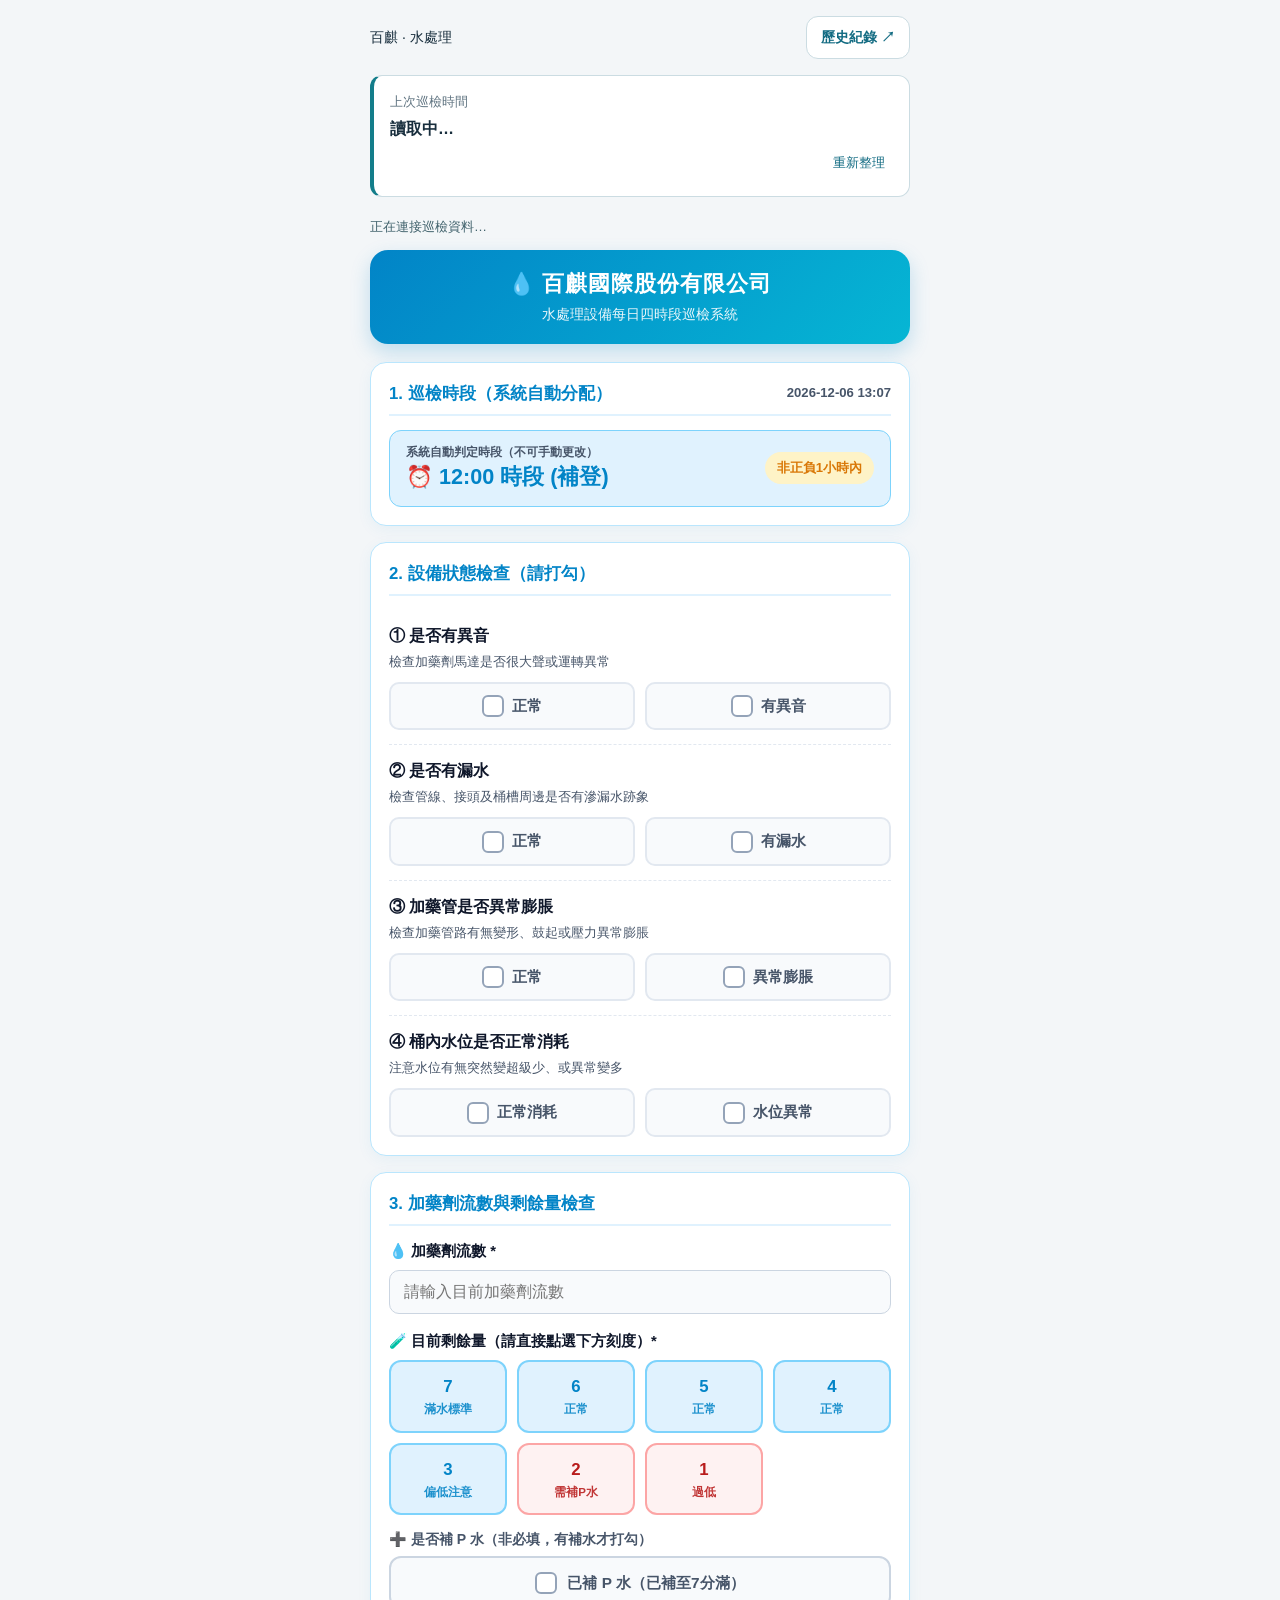
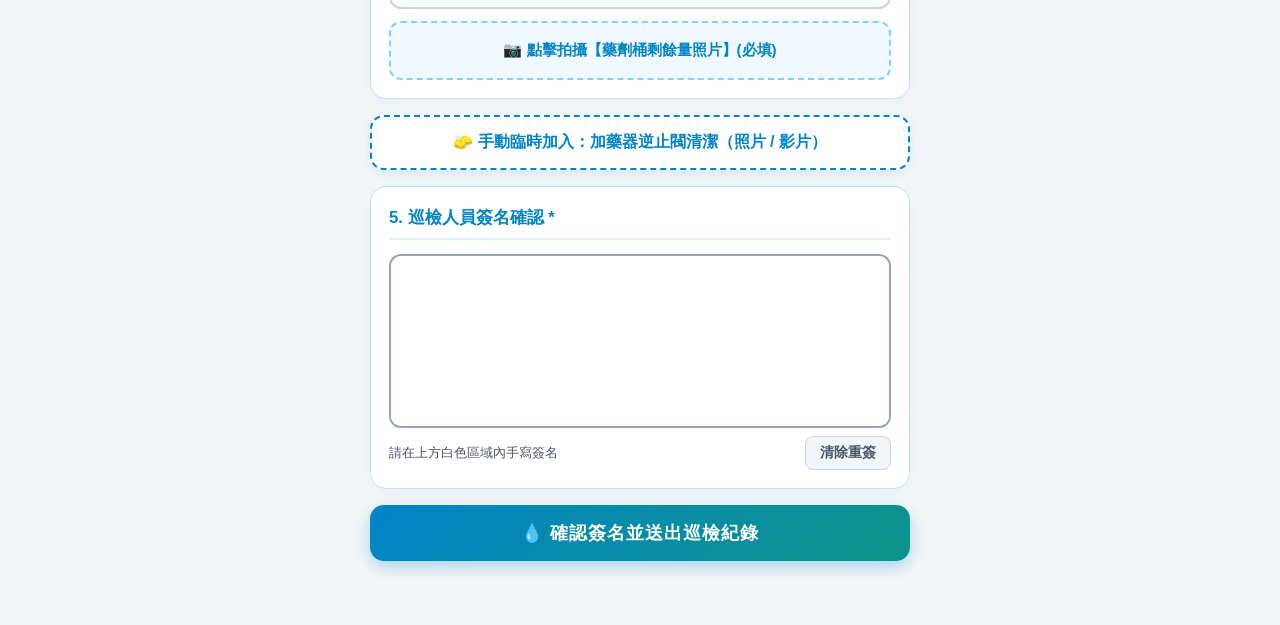
==== index.html @ 0768e6b3 "Build inspection frontend and daily expandable history with Drive previews" ====
<!DOCTYPE html>
<html lang="zh-TW">
<head>
  <meta charset="UTF-8">
  <meta name="viewport" content="width=device-width, initial-scale=1.0, maximum-scale=1.0, user-scalable=no">
  <title>百麒國際股份有限公司 - 水處理巡檢系統</title>
  <style>
    :root {
      --bg-water: #F0F8FF;
      --bg-gradient: linear-gradient(160deg, #E0F4FF 0%, #F4FBFF 50%, #E6F7FF 100%);
      --card-bg: #FFFFFF;
      --aqua-primary: #0284C7;
      --aqua-light: #38BDF8;
      --aqua-soft: #E0F2FE;
      --teal-ok: #0D9488;
      --teal-soft: #CCFBF1;
      --coral-danger: #B91C1C;
      --coral-soft: #FEF2F2;
      --amber-warn: #D97706;
      --amber-soft: #FEF3C7;
      --text-main: #0F172A;
      --text-sub: #475569;
      --border-color: #BAE6FD;
    }

    * {
      box-sizing: border-box;
      -webkit-tap-highlight-color: transparent;
      font-family: -apple-system, BlinkMacSystemFont, "Segoe UI", Roboto, "Helvetica Neue", Arial, sans-serif;
    }

    body {
      margin: 0;
      padding: 16px;
      background: var(--bg-gradient);
      background-attachment: fixed;
      color: var(--text-main);
      line-height: 1.5;
    }

    .container {
      max-width: 540px;
      margin: 0 auto;
      padding-bottom: 48px;
    }

    header {
      text-align: center;
      margin-bottom: 18px;
      padding: 18px 16px;
      background: linear-gradient(135deg, #0284C7 0%, #06B6D4 100%);
      color: #FFFFFF;
      border-radius: 18px;
      box-shadow: 0 8px 20px rgba(2, 132, 199, 0.22);
    }

    header h1 {
      font-size: 1.35rem;
      margin: 0 0 4px 0;
      letter-spacing: 1px;
      font-weight: 800;
    }

    header p {
      margin: 0;
      font-size: 0.88rem;
      opacity: 0.92;
    }

    .card {
      background-color: var(--card-bg);
      border-radius: 16px;
      padding: 18px;
      margin-bottom: 16px;
      border: 1px solid var(--border-color);
      box-shadow: 0 4px 15px rgba(2, 132, 199, 0.06);
    }

    .section-title {
      font-size: 1.05rem;
      font-weight: 700;
      margin: 0 0 14px 0;
      color: var(--aqua-primary);
      display: flex;
      align-items: center;
      justify-content: space-between;
      gap: 8px;
      flex-wrap: wrap;
      border-bottom: 2px solid var(--aqua-soft);
      padding-bottom: 8px;
    }

    .auto-shift-banner {
      display: flex;
      align-items: center;
      justify-content: space-between;
      background: var(--aqua-soft);
      border: 1.5px solid #7DD3FC;
      border-radius: 12px;
      padding: 12px 16px;
      margin-bottom: 0;
    }

    .shift-info-left {
      display: flex;
      flex-direction: column;
    }

    .shift-label-small {
      font-size: 0.78rem;
      color: var(--text-sub);
      font-weight: 600;
    }

    .shift-value-large {
      font-size: 1.35rem;
      font-weight: 800;
      color: var(--aqua-primary);
    }

    .shift-status-pill {
      padding: 6px 12px;
      border-radius: 999px;
      font-size: 0.82rem;
      font-weight: 700;
      background-color: var(--teal-soft);
      color: var(--teal-ok);
    }

    .shift-status-pill.warn {
      background-color: var(--amber-soft);
      color: var(--amber-warn);
    }

    .shift-status-pill.danger {
      background-color: var(--coral-soft);
      color: var(--coral-danger);
    }

    .input-group {
      margin-bottom: 14px;
    }

    .input-group:last-child {
      margin-bottom: 0;
    }

    .input-group label {
      display: block;
      font-size: 0.92rem;
      font-weight: 600;
      margin-bottom: 8px;
      color: var(--text-main);
    }

    input[type="text"],
    input[type="number"],
    textarea,
    select {
      width: 100%;
      padding: 12px 14px;
      background-color: #F8FAFC;
      border: 1.5px solid #CBD5E1;
      border-radius: 10px;
      color: var(--text-main);
      font-size: 1rem;
      transition: all 0.2s;
    }

    input:focus, textarea:focus, select:focus {
      outline: none;
      border-color: var(--aqua-primary);
      background-color: #FFFFFF;
      box-shadow: 0 0 0 3px rgba(2, 132, 199, 0.15);
    }

    .check-item {
      padding: 14px 0;
      border-bottom: 1px dashed #E2E8F0;
    }

    .check-item:last-child {
      border-bottom: none;
      padding-bottom: 0;
    }

    .check-title {
      font-size: 1rem;
      font-weight: 700;
      margin-bottom: 4px;
      color: var(--text-main);
    }

    .check-desc {
      font-size: 0.82rem;
      color: var(--text-sub);
      margin-bottom: 10px;
    }

    .check-boxes {
      display: grid;
      grid-template-columns: 1fr 1fr;
      gap: 10px;
    }

    .box-option {
      display: block;
      width: 100%;
      margin: 0;
    }

    .box-input {
      display: none;
    }

    .box-label {
      display: flex;
      align-items: center;
      justify-content: center;
      gap: 8px;
      padding: 11px 10px;
      background-color: #F8FAFC;
      border: 2px solid #E2E8F0;
      border-radius: 10px;
      cursor: pointer;
      font-weight: 700;
      font-size: 0.95rem;
      color: var(--text-sub);
      transition: all 0.18s;
      width: 100%;
    }

    .box-tick {
      width: 22px;
      height: 22px;
      border: 2px solid #94A3B8;
      border-radius: 6px;
      display: inline-flex;
      align-items: center;
      justify-content: center;
      font-size: 14px;
      color: transparent;
      background-color: #FFFFFF;
    }

    .box-input.normal:checked + .box-label {
      border-color: var(--teal-ok);
      background-color: var(--teal-soft);
      color: #0F766E;
    }
    .box-input.normal:checked + .box-label .box-tick {
      background-color: var(--teal-ok);
      border-color: var(--teal-ok);
      color: #FFFFFF;
    }

    .box-input.abnormal:checked + .box-label {
      border-color: var(--coral-danger);
      background-color: var(--coral-soft);
      color: var(--coral-danger);
    }
    .box-input.abnormal:checked + .box-label .box-tick {
      background-color: var(--coral-danger);
      border-color: var(--coral-danger);
      color: #FFFFFF;
    }

    .refill-check-wrap {
      margin-top: 14px;
      margin-bottom: 12px;
    }

    .refill-check-input {
      display: none;
    }

    .refill-check-label {
      display: flex;
      align-items: center;
      justify-content: center;
      gap: 10px;
      padding: 13px 14px;
      background-color: #F8FAFC;
      border: 2px solid #CBD5E1;
      border-radius: 12px;
      cursor: pointer;
      font-weight: 700;
      font-size: 0.96rem;
      color: var(--text-sub);
      transition: all 0.2s;
      user-select: none;
    }

    .refill-check-input:checked + .refill-check-label {
      border-color: var(--teal-ok);
      background-color: var(--teal-soft);
      color: #0F766E;
      box-shadow: 0 3px 10px rgba(13, 148, 136, 0.18);
    }

    .refill-check-input:checked + .refill-check-label .box-tick {
      background-color: var(--teal-ok);
      border-color: var(--teal-ok);
      color: #FFFFFF;
    }

    .photo-upload-box {
      display: block;
      width: 100%;
      border: 2px dashed #7DD3FC;
      border-radius: 12px;
      padding: 16px;
      text-align: center;
      background-color: #F0F9FF;
      cursor: pointer;
      transition: all 0.2s;
      margin-top: 10px;
    }

    .photo-upload-box:hover {
      background-color: #E0F2FE;
    }

    .photo-upload-box.required-alert {
      border-color: var(--coral-danger);
      background-color: #FEF2F2;
    }

    .photo-upload-box input[type="file"] {
      display: none;
    }

    .upload-btn-text {
      font-size: 0.95rem;
      color: var(--aqua-primary);
      font-weight: 700;
      display: block;
    }

    .photo-upload-box.required-alert .upload-btn-text {
      color: var(--coral-danger);
    }

    .preview-img {
      max-width: 100%;
      max-height: 220px;
      border-radius: 10px;
      margin-top: 10px;
      display: none;
      box-shadow: 0 2px 8px rgba(0,0,0,0.12);
    }

    .multi-media-grid {
      display: grid;
      grid-template-columns: repeat(auto-fill, minmax(110px, 1fr));
      gap: 8px;
      margin-top: 10px;
    }

    .media-thumb-card {
      position: relative;
      background: #FFFFFF;
      border: 1.5px solid #BAE6FD;
      border-radius: 10px;
      padding: 4px;
      box-shadow: 0 2px 6px rgba(0,0,0,0.08);
    }

    .media-thumb-card img,
    .media-thumb-card video {
      width: 100%;
      height: 92px;
      object-fit: cover;
      border-radius: 7px;
      display: block;
      background: #0F172A;
    }

    .media-type-badge {
      position: absolute;
      bottom: 8px;
      left: 8px;
      background: rgba(15, 23, 42, 0.78);
      color: #FFFFFF;
      font-size: 0.68rem;
      font-weight: 700;
      padding: 2px 6px;
      border-radius: 5px;
    }

    .media-remove-btn {
      position: absolute;
      top: -6px;
      right: -6px;
      width: 22px;
      height: 22px;
      border-radius: 50%;
      background: var(--coral-danger);
      color: #FFFFFF;
      border: 2px solid #FFFFFF;
      font-size: 12px;
      font-weight: 800;
      line-height: 1;
      cursor: pointer;
      display: flex;
      align-items: center;
      justify-content: center;
      box-shadow: 0 2px 5px rgba(0,0,0,0.25);
    }

    .level-grid {
      display: grid;
      grid-template-columns: repeat(4, 1fr);
      gap: 10px;
      margin-bottom: 6px;
    }

    .level-btn {
      padding: 12px 6px;
      border-radius: 12px;
      background-color: var(--aqua-soft);
      border: 2px solid #7DD3FC;
      color: var(--aqua-primary);
      font-weight: 800;
      font-size: 1.05rem;
      cursor: pointer;
      user-select: none;
      text-align: center;
      transition: all 0.18s;
      display: flex;
      flex-direction: column;
      align-items: center;
      justify-content: center;
      gap: 2px;
    }

    .level-btn .sub-tag {
      font-size: 0.72rem;
      font-weight: 700;
      opacity: 0.88;
    }

    .level-btn.low-btn {
      background-color: #FEF2F2;
      border-color: #FCA5A5;
      color: var(--coral-danger);
    }

    .level-btn.selected-normal {
      background-color: var(--aqua-primary);
      border-color: var(--aqua-primary);
      color: #FFFFFF;
      box-shadow: 0 4px 12px rgba(2, 132, 199, 0.35);
      transform: translateY(-1px);
    }

    .level-btn.low-btn.selected-low {
      background-color: var(--coral-danger);
      border-color: var(--coral-danger);
      color: #FFFFFF;
      box-shadow: 0 4px 12px rgba(225, 29, 72, 0.35);
      transform: translateY(-1px);
    }

    .pwater-alert {
      display: none;
      margin-top: 12px;
      margin-bottom: 12px;
      padding: 14px 16px;
      border-radius: 12px;
      background-color: var(--coral-soft);
      border: 2px solid var(--coral-danger);
      color: var(--coral-danger);
      font-weight: 800;
      font-size: 1.02rem;
      text-align: center;
      line-height: 1.5;
      animation: pulseAlert 1.5s infinite;
    }

    @keyframes pulseAlert {
      0% { transform: scale(1); }
      50% { transform: scale(1.02); }
      100% { transform: scale(1); }
    }

    .manual-valve-btn-wrap {
      display: block;
      margin-bottom: 16px;
    }

    .manual-valve-btn {
      width: 100%;
      padding: 15px 16px;
      border-radius: 14px;
      border: 2px dashed #0284C7;
      background-color: #FFFFFF;
      color: var(--aqua-primary);
      font-size: 1rem;
      font-weight: 800;
      cursor: pointer;
      display: flex;
      align-items: center;
      justify-content: center;
      gap: 8px;
      box-shadow: 0 4px 12px rgba(2, 132, 199, 0.12);
      transition: all 0.2s;
    }

    .manual-valve-btn:active {
      transform: scale(0.99);
      background-color: var(--aqua-soft);
    }

    .valve-card {
      display: none;
      border: 2.5px solid #0284C7;
      background: linear-gradient(180deg, #FFFFFF 0%, #F0F9FF 100%);
      position: relative;
    }

    .cancel-manual-valve-btn {
      padding: 5px 11px;
      border-radius: 8px;
      border: 1.5px solid #94A3B8;
      background-color: #F1F5F9;
      color: #475569;
      font-size: 0.8rem;
      font-weight: 700;
      cursor: pointer;
    }

    .valve-lock-notice {
      background-color: #FEF2F2;
      border: 1.5px solid #FCA5A5;
      color: var(--coral-danger);
      font-size: 0.85rem;
      font-weight: 700;
      padding: 10px 12px;
      border-radius: 10px;
      margin-bottom: 12px;
    }

    .valve-slot-card {
      background-color: #FFFFFF;
      border: 1.5px solid #BAE6FD;
      border-radius: 12px;
      padding: 12px;
      margin-bottom: 12px;
    }

    .valve-slot-card.missing-slot {
      border-color: var(--coral-danger);
      background-color: #FFF9FA;
    }

    .valve-slot-header {
      display: flex;
      justify-content: space-between;
      align-items: center;
      margin-bottom: 8px;
      font-weight: 700;
      font-size: 0.92rem;
      color: var(--aqua-primary);
    }

    .valve-slot-card.missing-slot .valve-slot-header {
      color: var(--coral-danger);
    }

    .valve-sub-title {
      font-size: 0.98rem;
      font-weight: 800;
      color: var(--aqua-primary);
      margin: 14px 0 8px 0;
    }

    .sig-wrapper {
      border: 2px solid #94A3B8;
      border-radius: 12px;
      background-color: #FFFFFF;
      overflow: hidden;
      position: relative;
    }

    #signatureCanvas {
      width: 100%;
      height: 170px;
      display: block;
      touch-action: none;
      cursor: crosshair;
    }

    .sig-actions {
      display: flex;
      justify-content: space-between;
      align-items: center;
      margin-top: 8px;
    }

    .clear-sig-btn {
      padding: 7px 14px;
      border-radius: 8px;
      border: 1px solid #CBD5E1;
      background-color: #F1F5F9;
      color: var(--text-sub);
      font-weight: 600;
      font-size: 0.85rem;
      cursor: pointer;
    }

    #abnormalSection {
      display: none;
      border: 2px solid var(--coral-danger);
      background-color: #FFF5F5;
    }

    .submit-btn {
      width: 100%;
      padding: 16px;
      background: linear-gradient(135deg, #0284C7 0%, #0D9488 100%);
      color: #FFFFFF;
      border: none;
      border-radius: 14px;
      font-size: 1.1rem;
      font-weight: 800;
      cursor: pointer;
      letter-spacing: 1px;
      box-shadow: 0 6px 16px rgba(2, 132, 199, 0.3);
    }

    .submit-btn:disabled {
      opacity: 0.55;
      cursor: not-allowed;
    }

    .status-msg {
      margin-top: 14px;
      padding: 14px;
      border-radius: 12px;
      text-align: center;
      display: none;
      font-weight: 700;
    }

    .status-msg.success {
      display: block;
      background-color: var(--teal-soft);
      color: #0F766E;
      border: 1px solid #5EEAD4;
    }

    .status-msg.error {
      display: block;
      background-color: var(--coral-soft);
      color: var(--coral-danger);
      border: 1px solid #FCA5A5;
    }
  </style>
<link rel="stylesheet" href="app.css">
<script src="config.js"></script><script src="transport.js"></script><script src="history-core.js"></script><script src="inspection.js" defer></script>
</head>
<body>

<div class="container">
  <nav class="top-nav"><span>百麒 · 水處理</span><a href="history.html">歷史紀錄 ↗</a></nav>
<section class="last-inspection" aria-live="polite"><span>上次巡檢時間</span><strong id="lastInspectionTime">讀取中…</strong><button type="button" onclick="refreshLastInspection()">重新整理</button></section>
<div id="connectionStatus" class="connection-status" role="status">正在連接巡檢資料…</div><header>
    <h1>💧 百麒國際股份有限公司</h1>
    <p>水處理設備每日四時段巡檢系統</p>
  </header>

  <form id="inspectionForm" onsubmit="handleSubmit(event)">
    <!-- 1. 自動分配時段 -->
    <div class="card">
      <div class="section-title">
        <span>1. 巡檢時段（系統自動分配）</span>
        <span id="currentDateTime" style="font-size: 0.82rem; color: var(--text-sub); font-weight: 600;"></span>
      </div>

      <div class="auto-shift-banner">
        <div class="shift-info-left">
          <span class="shift-label-small">系統自動判定時段（不可手動更改）</span>
          <span class="shift-value-large" id="autoShiftDisplay">計算中...</span>
        </div>
        <span id="shiftStatusPill" class="shift-status-pill">判定中</span>
      </div>
    </div>

    <!-- 2. 設備狀態打勾檢查 (4項) -->
    <div class="card">
      <div class="section-title">2. 設備狀態檢查（請打勾）</div>

      <!-- ① 是否有異音 -->
      <div class="check-item">
        <div class="check-title">① 是否有異音</div>
        <div class="check-desc">檢查加藥劑馬達是否很大聲或運轉異常</div>
        <div class="check-boxes">
          <label class="box-option">
            <input type="radio" name="noiseCheck" value="正常(無異音)" class="box-input normal" onchange="checkAbnormalState()" required>
            <div class="box-label"><span class="box-tick">✓</span> 正常</div>
          </label>
          <label class="box-option">
            <input type="radio" name="noiseCheck" value="異常(有異音)" class="box-input abnormal" onchange="checkAbnormalState()">
            <div class="box-label"><span class="box-tick">!</span> 有異音</div>
          </label>
        </div>
      </div>

      <!-- ② 是否有漏水 -->
      <div class="check-item">
        <div class="check-title">② 是否有漏水</div>
        <div class="check-desc">檢查管線、接頭及桶槽周邊是否有滲漏水跡象</div>
        <div class="check-boxes">
          <label class="box-option">
            <input type="radio" name="leakCheck" value="正常(無漏水)" class="box-input normal" onchange="checkAbnormalState()" required>
            <div class="box-label"><span class="box-tick">✓</span> 正常</div>
          </label>
          <label class="box-option">
            <input type="radio" name="leakCheck" value="異常(有漏水)" class="box-input abnormal" onchange="checkAbnormalState()">
            <div class="box-label"><span class="box-tick">!</span> 有漏水</div>
          </label>
        </div>
      </div>

      <!-- ③ 加藥管是否異常膨脹 -->
      <div class="check-item">
        <div class="check-title">③ 加藥管是否異常膨脹</div>
        <div class="check-desc">檢查加藥管路有無變形、鼓起或壓力異常膨脹</div>
        <div class="check-boxes">
          <label class="box-option">
            <input type="radio" name="pipeCheck" value="正常(無膨脹)" class="box-input normal" onchange="checkAbnormalState()" required>
            <div class="box-label"><span class="box-tick">✓</span> 正常</div>
          </label>
          <label class="box-option">
            <input type="radio" name="pipeCheck" value="異常(管路膨脹)" class="box-input abnormal" onchange="checkAbnormalState()">
            <div class="box-label"><span class="box-tick">!</span> 異常膨脹</div>
          </label>
        </div>
      </div>

      <!-- ④ 桶內水位是否正常消耗 -->
      <div class="check-item">
        <div class="check-title">④ 桶內水位是否正常消耗</div>
        <div class="check-desc">注意水位有無突然變超級少、或異常變多</div>
        <div class="check-boxes">
          <label class="box-option">
            <input type="radio" name="waterLevelCheck" value="正常消耗" class="box-input normal" onchange="checkAbnormalState()" required>
            <div class="box-label"><span class="box-tick">✓</span> 正常消耗</div>
          </label>
          <label class="box-option">
            <input type="radio" name="waterLevelCheck" value="異常(突減或變多)" class="box-input abnormal" onchange="checkAbnormalState()">
            <div class="box-label"><span class="box-tick">!</span> 水位異常</div>
          </label>
        </div>
      </div>
    </div>

    <!-- 異常強制拍照區 -->
    <div id="abnormalSection" class="card">
      <div class="section-title" style="color: var(--coral-danger); border-bottom-color: #FECACA;">
        <span>⚠️ 發現異常項目 - 請務必拍照與說明</span>
      </div>
      <div class="input-group">
        <label for="notes">異常狀況補充說明 *</label>
        <textarea id="notes" rows="2" placeholder="請簡述異常位置或狀況（例如：馬達大聲、水位突然降到底）"></textarea>
      </div>
      <label class="photo-upload-box required-alert">
        <input type="file" id="abnormalPhotoInput" accept="image/*" capture="environment" onchange="handleImageSelect(event, 'abnormalPreview', 'abnormal')">
        <span class="upload-btn-text" id="abnormalUploadText">📷 點擊拍攝【異常部位照片】(必填)</span>
        <img id="abnormalPreview" class="preview-img" alt="異常照片預覽">
      </label>
    </div>

    <!-- 3. 加藥劑流數 ＆ 藥劑剩餘量紀錄 ＆ 是否補P水 -->
    <div class="card">
      <div class="section-title">3. 加藥劑流數與剩餘量檢查</div>

      <div class="input-group">
        <label for="chemicalFlowRate">💧 加藥劑流數 *</label>
        <input type="text" id="chemicalFlowRate" placeholder="請輸入目前加藥劑流數" required>
      </div>

      <div class="input-group" style="margin-top: 16px;">
        <label>🧪 目前剩餘量（請直接點選下方刻度）*</label>
        <div class="level-grid">
          <div class="level-btn" data-level="7" onclick="selectLevel(7)">
            <span>7</span>
            <span class="sub-tag">滿水標準</span>
          </div>
          <div class="level-btn" data-level="6" onclick="selectLevel(6)">
            <span>6</span>
            <span class="sub-tag">正常</span>
          </div>
          <div class="level-btn" data-level="5" onclick="selectLevel(5)">
            <span>5</span>
            <span class="sub-tag">正常</span>
          </div>
          <div class="level-btn" data-level="4" onclick="selectLevel(4)">
            <span>4</span>
            <span class="sub-tag">正常</span>
          </div>
          <div class="level-btn" data-level="3" onclick="selectLevel(3)">
            <span>3</span>
            <span class="sub-tag">偏低注意</span>
          </div>
          <div class="level-btn low-btn" data-level="2" onclick="selectLevel(2)">
            <span>2</span>
            <span class="sub-tag">需補P水</span>
          </div>
          <div class="level-btn low-btn" data-level="1" onclick="selectLevel(1)">
            <span>1</span>
            <span class="sub-tag">過低</span>
          </div>
        </div>
        <input type="hidden" id="remainingAmount" value="">
      </div>

      <div id="pwaterAlertBox" class="pwater-alert">
        🚨 警示：藥劑剩餘量已達 2（或更低），請立即補 P 水！+2桶P水 補水至7分
      </div>

      <div class="refill-check-wrap">
        <label style="display:block; font-size:0.88rem; color:var(--text-sub); margin-bottom:6px; font-weight:600;">
          ➕ 是否補 P 水（非必填，有補水才打勾）
        </label>
        <label style="display:block;">
          <input type="checkbox" id="pWaterRefilledCheck" class="refill-check-input">
          <div class="refill-check-label">
            <span class="box-tick">✓</span>
            <span>已補 P 水（已補至7分滿）</span>
          </div>
        </label>
      </div>

      <label class="photo-upload-box">
        <input type="file" id="remainingPhotoInput" accept="image/*" capture="environment" onchange="handleImageSelect(event, 'remainingPreview', 'remaining')">
        <span class="upload-btn-text" id="remainingUploadText">📷 點擊拍攝【藥劑桶剩餘量照片】(必填)</span>
        <img id="remainingPreview" class="preview-img" alt="剩餘量照片預覽">
      </label>
    </div>

    <!-- 4-A. 非強制時段顯示的手動臨時開啟按鍵 -->
    <div id="manualValveBtnWrap" class="manual-valve-btn-wrap">
      <button type="button" class="manual-valve-btn" onclick="openValveCardManually()">
        🧽 手動臨時加入：加藥器逆止閥清潔（照片 / 影片）
      </button>
    </div>

    <!-- 4-B. 加藥器逆止閥清潔卡片（清潔日收尾時段自動跳出，或點擊上方手動按鍵臨時加入） -->
    <div class="card valve-card" id="valveSectionCard">
      <div class="section-title">
        <span>4. 加藥器逆止閥清潔（照片 / 影片不限數量）</span>
        <div style="display:flex; align-items:center; gap:6px;">
          <span id="valveDueBadge" class="shift-status-pill danger">🔒 強制紀錄鎖定中</span>
          <button type="button" id="cancelManualValveBtn" class="cancel-manual-valve-btn" onclick="cancelManualValveCard()" style="display:none;">取消關閉</button>
        </div>
      </div>

      <div class="valve-lock-notice" id="valveLockNotice">
        ⚠️ 此清潔卡片已啟動！每個項目至少需上傳 1 個檔案（支援照片或影片，可連續多選或不限數量追加），完成後才可儲存或離開畫面。
      </div>

      <div id="valvePhotoContainer">
        <!-- 逆止閥 (一) -->
        <div class="valve-sub-title">🔹 逆止閥 (一)</div>

        <div class="valve-slot-card missing-slot" id="slotCard_v1Before">
          <div class="valve-slot-header">
            <span>① 逆止閥 1【清潔前】*</span>
            <span id="countBadge_v1Before" style="font-size:0.8rem;">尚未上傳 (0)</span>
          </div>
          <label class="photo-upload-box" style="margin-top:0; padding:12px;">
            <input type="file" accept="image/*,video/*" multiple onchange="handleMultiMediaSelect(event, 'v1Before')">
            <span class="upload-btn-text" style="font-size:0.9rem;">📷 / 🎥 點擊拍攝或選擇【照片 / 影片】（不限數量）</span>
          </label>
          <div class="multi-media-grid" id="grid_v1Before"></div>
        </div>

        <div class="valve-slot-card missing-slot" id="slotCard_v1After">
          <div class="valve-slot-header">
            <span>② 逆止閥 1【清潔後】*</span>
            <span id="countBadge_v1After" style="font-size:0.8rem;">尚未上傳 (0)</span>
          </div>
          <label class="photo-upload-box" style="margin-top:0; padding:12px;">
            <input type="file" accept="image/*,video/*" multiple onchange="handleMultiMediaSelect(event, 'v1After')">
            <span class="upload-btn-text" style="font-size:0.9rem;">📷 / 🎥 點擊拍攝或選擇【照片 / 影片】（不限數量）</span>
          </label>
          <div class="multi-media-grid" id="grid_v1After"></div>
        </div>

        <!-- 逆止閥 (二) -->
        <div class="valve-sub-title">🔹 逆止閥 (二)</div>

        <div class="valve-slot-card missing-slot" id="slotCard_v2Before">
          <div class="valve-slot-header">
            <span>③ 逆止閥 2【清潔前】*</span>
            <span id="countBadge_v2Before" style="font-size:0.8rem;">尚未上傳 (0)</span>
          </div>
          <label class="photo-upload-box" style="margin-top:0; padding:12px;">
            <input type="file" accept="image/*,video/*" multiple onchange="handleMultiMediaSelect(event, 'v2Before')">
            <span class="upload-btn-text" style="font-size:0.9rem;">📷 / 🎥 點擊拍攝或選擇【照片 / 影片】（不限數量）</span>
          </label>
          <div class="multi-media-grid" id="grid_v2Before"></div>
        </div>

        <div class="valve-slot-card missing-slot" id="slotCard_v2After">
          <div class="valve-slot-header">
            <span>④ 逆止閥 2【清潔後】*</span>
            <span id="countBadge_v2After" style="font-size:0.8rem;">尚未上傳 (0)</span>
          </div>
          <label class="photo-upload-box" style="margin-top:0; padding:12px;">
            <input type="file" accept="image/*,video/*" multiple onchange="handleMultiMediaSelect(event, 'v2After')">
            <span class="upload-btn-text" style="font-size:0.9rem;">📷 / 🎥 點擊拍攝或選擇【照片 / 影片】（不限數量）</span>
          </label>
          <div class="multi-media-grid" id="grid_v2After"></div>
        </div>
      </div>
    </div>

    <!-- 5. 巡檢人員手寫簽名 -->
    <div class="card">
      <div class="section-title">5. 巡檢人員簽名確認 *</div>
      <div class="sig-wrapper">
        <canvas id="signatureCanvas"></canvas>
      </div>
      <div class="sig-actions">
        <span style="font-size:0.82rem; color:var(--text-sub);">請在上方白色區域內手寫簽名</span>
        <button type="button" class="clear-sig-btn" onclick="clearSignature()">清除重簽</button>
      </div>
    </div>

    <button type="submit" class="submit-btn" id="submitBtn">💧 確認簽名並送出巡檢紀錄</button>
    <div id="statusMsg" class="status-msg"></div>
  </form>
</div>

<script>
  const photoStore = {
    abnormal: "",
    remaining: ""
  };

  const valveMediaStore = {
    v1Before: [],
    v1After: [],
    v2Before: [],
    v2After: []
  };

  let assignedShift = "收尾";
  let assignedTimeStatus = "正常";
  let selectedLevelNumber = null;
  let hasSignature = false;
  let isValveCardActive = false;
  let isManuallyOpenedValve = false;
  let isSubmittingDone = false;
  let sigCanvas, sigCtx;

  window.onload = function() {
    initSignaturePad();
    updateTimeAndAutoShift();
    setInterval(updateTimeAndAutoShift, 5000);
    setupExitLockGuard();
  };

  function setupExitLockGuard() {
    window.addEventListener("beforeunload", function (e) {
      if (isValveCardActive && !isSubmittingDone) {
        const msg = "⚠️ 加藥器逆止閥清潔卡片尚未完成拍照/錄影並儲存，不能退出畫面！";
        e.preventDefault();
        e.returnValue = msg;
        return msg;
      }
    });

    history.pushState(null, document.title, location.href);
    window.addEventListener("popstate", function () {
      if (isValveCardActive && !isSubmittingDone) {
        history.pushState(null, document.title, location.href);
        alert("⚠️ 逆止閥清潔卡片已出現！必須完成 4 個清潔項目上傳並儲存，不能退出畫面！");
      }
    });
  }

  function updateTimeAndAutoShift() {
    const clock = WaterHistory.clock();
    const yyyy = clock.year;
    const mm = String(clock.month).padStart(2, '0');
    const dd = String(clock.day).padStart(2, '0');
    const hh = String(clock.hour).padStart(2, '0');
    const min = String(clock.minute).padStart(2, '0');

    document.getElementById("currentDateTime").textContent = `${yyyy}-${mm}-${dd} ${hh}:${min}`;

    const totalMins = clock.minutes;
    const shiftDisplay = document.getElementById("autoShiftDisplay");
    const statusPill = document.getElementById("shiftStatusPill");

    if (totalMins >= 1080) {
      assignedShift = "收尾";
      assignedTimeStatus = "正常(18:00後收尾)";
      shiftDisplay.textContent = "🌙 收尾時段";
      statusPill.className = "shift-status-pill";
      statusPill.textContent = "18:00 後自動收尾";
    } else if (totalMins >= 300 && totalMins <= 420) {
      assignedShift = "06:00";
      assignedTimeStatus = "準時(05:00-07:00)";
      shiftDisplay.textContent = "☀️ 06:00 早班巡檢";
      statusPill.className = "shift-status-pill";
      statusPill.textContent = "準時 (±1小時內)";
    } else if (totalMins >= 660 && totalMins <= 780) {
      assignedShift = "12:00";
      assignedTimeStatus = "準時(11:00-13:00)";
      shiftDisplay.textContent = "🕛 12:00 午間巡檢";
      statusPill.className = "shift-status-pill";
      statusPill.textContent = "準時 (±1小時內)";
    } else if (totalMins >= 960 && totalMins < 1080) {
      assignedShift = "17:00";
      assignedTimeStatus = "準時(16:00-18:00)";
      shiftDisplay.textContent = "🌇 17:00 傍晚巡檢";
      statusPill.className = "shift-status-pill";
      statusPill.textContent = "準時 (±1小時內)";
    } else {
      if (totalMins < 540) {
        assignedShift = "06:00";
      } else if (totalMins < 870) {
        assignedShift = "12:00";
      } else {
        assignedShift = "17:00";
      }
      assignedTimeStatus = `跨時段補登(${hh}:${min})`;
      shiftDisplay.textContent = `⏰ ${assignedShift} 時段 (補登)`;
      statusPill.className = "shift-status-pill warn";
      statusPill.textContent = "非正負1小時內";
    }

    evaluateValveScheduleByStartDate();
  }

  function evaluateValveScheduleByStartDate() {
    if (isManuallyOpenedValve) {
      return;
    }

    const todayMidnight = Date.parse(WaterHistory.clock().date+'T00:00:00+08:00');
    const firstCleanMidnight = Date.parse('2026-11-16T00:00:00+08:00');
    const diffDays = Math.round((todayMidnight - firstCleanMidnight) / 86400000);

    const isScheduledCleanDay = (diffDays >= 0 && diffDays % 2 === 0);

    if (isScheduledCleanDay && assignedShift === "收尾") {
      showValveCard(true, "排程清潔日・收尾時段強制清潔", false);
    } else {
      showValveCard(false, "", false);
    }
  }

  function showValveCard(showCard, badgeText, allowCancel) {
    const card = document.getElementById("valveSectionCard");
    const btnWrap = document.getElementById("manualValveBtnWrap");
    const badge = document.getElementById("valveDueBadge");
    const cancelBtn = document.getElementById("cancelManualValveBtn");

    if (showCard) {
      isValveCardActive = true;
      card.style.display = "block";
      btnWrap.style.display = "none";
      cancelBtn.style.display = allowCancel ? "inline-block" : "none";
      const allReady = areAllValveSlotsFilled();
      if (badgeText && !allReady) {
        badge.className = "shift-status-pill danger";
        badge.textContent = "🔒 " + badgeText;
      }
    } else {
      isValveCardActive = false;
      card.style.display = "none";
      btnWrap.style.display = "block";
      cancelBtn.style.display = "none";
    }
  }

  function openValveCardManually() {
    isManuallyOpenedValve = true;
    showValveCard(true, "手動開啟清潔卡片 (不限數量)", true);
    document.getElementById("valveSectionCard").scrollIntoView({ behavior: "smooth", block: "center" });
  }

  function cancelManualValveCard() {
    isManuallyOpenedValve = false;
    Object.keys(valveMediaStore).forEach(k => {
      valveMediaStore[k] = [];
      renderValveMediaGrid(k);
    });
    evaluateValveScheduleByStartDate();
  }

  function areAllValveSlotsFilled() {
    return (
      valveMediaStore.v1Before.length > 0 &&
      valveMediaStore.v1After.length > 0 &&
      valveMediaStore.v2Before.length > 0 &&
      valveMediaStore.v2After.length > 0
    );
  }

  function handleMultiMediaSelect(event, slotKey) {
    const files = Array.from(event.target.files || []);
    if (files.length === 0) return;

    files.forEach(file => {
      if (file.type.startsWith("video/")) {
        const maxVideoBytes = 35 * 1024 * 1024;
        if (file.size > maxVideoBytes) {
          alert(`⚠️ 影片「${file.name}」超過 35MB，建議縮短錄影秒數（約 10~15 秒內）再上傳！`);
          return;
        }
        const reader = new FileReader();
        reader.onload = function(e) {
          valveMediaStore[slotKey].push({
            kind: "video",
            name: file.name || "video.mp4",
            mimeType: file.type || "video/mp4",
            dataUrl: e.target.result
          });
          renderValveMediaGrid(slotKey);
          updateValveLockStatusUI();
        };
        reader.readAsDataURL(file);
      } else if (file.type.startsWith("image/")) {
        const reader = new FileReader();
        reader.onload = function(e) {
          const img = new Image();
          img.onload = function() {
            const canvas = document.createElement('canvas');
            const maxDim = 1100;
            let width = img.width;
            let height = img.height;

            if (width > height && width > maxDim) {
              height = Math.round((height * maxDim) / width);
              width = maxDim;
            } else if (height > maxDim) {
              width = Math.round((width * maxDim) / height);
              height = maxDim;
            }

            canvas.width = width;
            canvas.height = height;
            const ctx = canvas.getContext('2d');
            ctx.drawImage(img, 0, 0, width, height);

            const compressedUrl = canvas.toDataURL('image/jpeg', 0.76);
            valveMediaStore[slotKey].push({
              kind: "image",
              name: file.name || "photo.jpg",
              mimeType: "image/jpeg",
              dataUrl: compressedUrl
            });
            renderValveMediaGrid(slotKey);
            updateValveLockStatusUI();
          };
          img.src = e.target.result;
        };
        reader.readAsDataURL(file);
      }
    });

    event.target.value = "";
  }

  function removeValveMedia(slotKey, index) {
    valveMediaStore[slotKey].splice(index, 1);
    renderValveMediaGrid(slotKey);
    updateValveLockStatusUI();
  }

  function renderValveMediaGrid(slotKey) {
    const grid = document.getElementById("grid_" + slotKey);
    const badge = document.getElementById("countBadge_" + slotKey);
    const slotCard = document.getElementById("slotCard_" + slotKey);
    const list = valveMediaStore[slotKey];

    if (list.length === 0) {
      badge.textContent = "尚未上傳 (0)";
      slotCard.classList.add("missing-slot");
      grid.innerHTML = "";
      return;
    }

    const imgCount = list.filter(x => x.kind === "image").length;
    const vidCount = list.filter(x => x.kind === "video").length;
    badge.textContent = `✓ 已選 ${list.length} 個檔案 (${imgCount}圖 / ${vidCount}影)`;
    slotCard.classList.remove("missing-slot");

    grid.innerHTML = list.map((item, idx) => {
      if (item.kind === "video") {
        return `
          <div class="media-thumb-card">
            <video src="${item.dataUrl}" muted playsinline preload="metadata"></video>
            <span class="media-type-badge">🎥 影片</span>
            <button type="button" class="media-remove-btn" onclick="removeValveMedia('${slotKey}', ${idx})">✕</button>
          </div>
        `;
      } else {
        return `
          <div class="media-thumb-card">
            <img src="${item.dataUrl}" alt="預覽圖">
            <span class="media-type-badge">📷 照片</span>
            <button type="button" class="media-remove-btn" onclick="removeValveMedia('${slotKey}', ${idx})">✕</button>
          </div>
        `;
      }
    }).join("");
  }

  function updateValveLockStatusUI() {
    if (!isValveCardActive) return;
    const allReady = areAllValveSlotsFilled();
    const notice = document.getElementById("valveLockNotice");
    const badge = document.getElementById("valveDueBadge");

    if (allReady) {
      const totalFiles =
        valveMediaStore.v1Before.length +
        valveMediaStore.v1After.length +
        valveMediaStore.v2Before.length +
        valveMediaStore.v2After.length;
      notice.style.backgroundColor = "#CCFBF1";
      notice.style.borderColor = "#5EEAD4";
      notice.style.color = "#0F766E";
      notice.textContent = `✓ 4 個逆止閥清潔項目皆已上傳（共 ${totalFiles} 個照片/影片檔案，可繼續追加）！請完成簽名後送出。`;
      badge.className = "shift-status-pill";
      badge.textContent = `✓ 已上傳 ${totalFiles} 個檔案`;
    } else {
      notice.style.backgroundColor = "#FEF2F2";
      notice.style.borderColor = "#FCA5A5";
      notice.style.color = "#B91C1C";
      notice.textContent = "⚠️ 此清潔卡片已啟動！每個項目至少需上傳 1 個檔案（支援照片或影片，可連續多選或不限數量追加），完成後才可儲存或離開畫面。";
      badge.className = "shift-status-pill danger";
      badge.textContent = "🔒 尚有項目未上傳";
    }
  }

  function checkAbnormalState() {
    const noiseVal = document.querySelector('input[name="noiseCheck"]:checked')?.value || "";
    const leakVal = document.querySelector('input[name="leakCheck"]:checked')?.value || "";
    const pipeVal = document.querySelector('input[name="pipeCheck"]:checked')?.value || "";
    const waterVal = document.querySelector('input[name="waterLevelCheck"]:checked')?.value || "";

    const hasAbnormal =
      noiseVal.includes("異常") ||
      leakVal.includes("異常") ||
      pipeVal.includes("異常") ||
      waterVal.includes("異常");

    const abnormalSection = document.getElementById("abnormalSection");
    const notesInput = document.getElementById("notes");

    if (hasAbnormal) {
      abnormalSection.style.display = "block";
      notesInput.required = true;
    } else {
      abnormalSection.style.display = "none";
      notesInput.required = false;
    }
  }

  function selectLevel(level) {
    selectedLevelNumber = level;
    document.getElementById("remainingAmount").value = level + "分";

    const allBtns = document.querySelectorAll(".level-btn");
    allBtns.forEach(btn => {
      btn.classList.remove("selected-normal", "selected-low");
      if (parseInt(btn.getAttribute("data-level"), 10) === level) {
        if (level <= 2) {
          btn.classList.add("selected-low");
        } else {
          btn.classList.add("selected-normal");
        }
      }
    });

    const alertBox = document.getElementById("pwaterAlertBox");
    if (level <= 2) {
      alertBox.style.display = "block";
      alert("🚨 警示：藥劑剩餘量已達 2（或更低），請立即補 P 水！+2桶P水 補水至7分");
    } else {
      alertBox.style.display = "none";
    }
  }

  function handleImageSelect(event, previewId, storeKey) {
    const file = event.target.files[0];
    if (!file) return;

    const reader = new FileReader();
    reader.onload = function(e) {
      const img = new Image();
      img.onload = function() {
        const canvas = document.createElement('canvas');
        const maxDim = 1100;
        let width = img.width;
        let height = img.height;

        if (width > height && width > maxDim) {
          height = Math.round((height * maxDim) / width);
          width = maxDim;
        } else if (height > maxDim) {
          width = Math.round((width * maxDim) / height);
          height = maxDim;
        }

        canvas.width = width;
        canvas.height = height;
        const ctx = canvas.getContext('2d');
        ctx.drawImage(img, 0, 0, width, height);

        const dataUrl = canvas.toDataURL('image/jpeg', 0.76);
        const previewEl = document.getElementById(previewId);
        previewEl.src = dataUrl;
        previewEl.style.display = "inline-block";

        photoStore[storeKey] = dataUrl;

        const textMap = {
          abnormal: ["abnormalUploadText", "✓ 異常照片已準備（點擊可重拍）"],
          remaining: ["remainingUploadText", "✓ 剩餘量照片已準備（點擊可重拍）"]
        };
        if (textMap[storeKey]) {
          document.getElementById(textMap[storeKey][0]).textContent = textMap[storeKey][1];
        }
      };
      img.src = e.target.result;
    };
    reader.readAsDataURL(file);
  }

  function initSignaturePad() {
    sigCanvas = document.getElementById("signatureCanvas");
    sigCtx = sigCanvas.getContext("2d");

    function resizeCanvas() {
      const rect = sigCanvas.getBoundingClientRect();
      const ratio = window.devicePixelRatio || 1;
      sigCanvas.width = rect.width * ratio;
      sigCanvas.height = rect.height * ratio;
      sigCtx.scale(ratio, ratio);
      sigCtx.fillStyle = "#FFFFFF";
      sigCtx.fillRect(0, 0, rect.width, rect.height);
      sigCtx.lineWidth = 2.8;
      sigCtx.lineCap = "round";
      sigCtx.lineJoin = "round";
      sigCtx.strokeStyle = "#0F172A";
    }
    resizeCanvas();

    let drawing = false;

    function getPos(e) {
      const rect = sigCanvas.getBoundingClientRect();
      const clientX = e.touches ? e.touches[0].clientX : e.clientX;
      const clientY = e.touches ? e.touches[0].clientY : e.clientY;
      return {
        x: clientX - rect.left,
        y: clientY - rect.top
      };
    }

    function startDraw(e) {
      e.preventDefault();
      drawing = true;
      hasSignature = true;
      const pos = getPos(e);
      sigCtx.beginPath();
      sigCtx.moveTo(pos.x, pos.y);
    }

    function moveDraw(e) {
      if (!drawing) return;
      e.preventDefault();
      const pos = getPos(e);
      sigCtx.lineTo(pos.x, pos.y);
      sigCtx.stroke();
    }

    function endDraw(e) {
      if (!drawing) return;
      e.preventDefault();
      drawing = false;
    }

    sigCanvas.addEventListener("mousedown", startDraw);
    sigCanvas.addEventListener("mousemove", moveDraw);
    window.addEventListener("mouseup", endDraw);

    sigCanvas.addEventListener("touchstart", startDraw, { passive: false });
    sigCanvas.addEventListener("touchmove", moveDraw, { passive: false });
    window.addEventListener("touchend", endDraw);
  }

  function clearSignature() {
    const rect = sigCanvas.getBoundingClientRect();
    sigCtx.fillStyle = "#FFFFFF";
    sigCtx.fillRect(0, 0, rect.width, rect.height);
    hasSignature = false;
  }

  function uploadSingleValveFile(slotLabel, index, item, shiftName) {
    return new Promise((resolve, reject) => {
      google.script.run
        .withSuccessHandler(function(res) {
          if (res && res.success) {
            resolve(res.url);
          } else {
            reject(new Error(res ? res.message : "檔案上傳失敗"));
          }
        })
        .withFailureHandler(function(err) {
          reject(err);
        })
        .uploadValveMediaFile({
          slotLabel: slotLabel,
          index: index + 1,
          kind: item.kind,
          fileName: item.name,
          shift: shiftName,
          base64Data: item.dataUrl
        });
    });
  }

  async function handleSubmit(e) {
    e.preventDefault();
    updateTimeAndAutoShift();

    const statusMsg = document.getElementById("statusMsg");
    statusMsg.className = "status-msg";
    statusMsg.style.removeProperty("display");

    const noiseVal = document.querySelector('input[name="noiseCheck"]:checked')?.value || "";
    const leakVal = document.querySelector('input[name="leakCheck"]:checked')?.value || "";
    const pipeVal = document.querySelector('input[name="pipeCheck"]:checked')?.value || "";
    const waterVal = document.querySelector('input[name="waterLevelCheck"]:checked')?.value || "";

    const hasAbnormal =
      noiseVal.includes("異常") ||
      leakVal.includes("異常") ||
      pipeVal.includes("異常") ||
      waterVal.includes("異常");

    if (hasAbnormal && !photoStore.abnormal) {
      statusMsg.className = "status-msg error";
      statusMsg.textContent = "⚠️ 您勾選了異常項目，請務必拍攝「異常部位照片」後再送出！";
      return;
    }

    const flowRateVal = document.getElementById("chemicalFlowRate").value.trim();
    if (!flowRateVal) {
      statusMsg.className = "status-msg error";
      statusMsg.textContent = "⚠️ 請輸入「加藥劑流數」後再送出！";
      return;
    }

    if (selectedLevelNumber === null) {
      statusMsg.className = "status-msg error";
      statusMsg.textContent = "⚠️ 請點選「目前剩餘量（7 ~ 1）」後再送出！";
      return;
    }

    if (!photoStore.remaining) {
      statusMsg.className = "status-msg error";
      statusMsg.textContent = "⚠️ 請拍攝「藥劑桶剩餘量照片」後再送出！";
      return;
    }

    const doValve = isValveCardActive ? "是" : "否";
    if (isValveCardActive && !areAllValveSlotsFilled()) {
      statusMsg.className = "status-msg error";
      statusMsg.textContent = "⚠️ 逆止閥清潔卡片已開啟，4 個清潔項目皆須至少上傳 1 個照片或影片才能儲存！";
      document.getElementById("valveSectionCard").scrollIntoView({ behavior: "smooth", block: "center" });
      return;
    }

    if (!hasSignature) {
      statusMsg.className = "status-msg error";
      statusMsg.textContent = "⚠️ 送出前請先在下方簽名欄完成手寫簽名！";
      return;
    }

    const submitBtn = document.getElementById("submitBtn");
    submitBtn.disabled = true;

    try {
      let v1BeforeUrls = [];
      let v1AfterUrls = [];
      let v2BeforeUrls = [];
      let v2AfterUrls = [];

      if (isValveCardActive) {
        const tasks = [
          { key: "v1Before", label: "逆止閥1_清潔前", target: v1BeforeUrls },
          { key: "v1After",  label: "逆止閥1_清潔後", target: v1AfterUrls },
          { key: "v2Before", label: "逆止閥2_清潔前", target: v2BeforeUrls },
          { key: "v2After",  label: "逆止閥2_清潔後", target: v2AfterUrls }
        ];

        const totalCount =
          valveMediaStore.v1Before.length +
          valveMediaStore.v1After.length +
          valveMediaStore.v2Before.length +
          valveMediaStore.v2After.length;
        let uploadedCount = 0;

        for (const task of tasks) {
          const items = valveMediaStore[task.key];
          for (let i = 0; i < items.length; i++) {
            uploadedCount++;
            submitBtn.textContent = `💧 正在上傳逆止閥檔案 (${uploadedCount} / ${totalCount})...`;
            const url = await uploadSingleValveFile(task.label, i, items[i], assignedShift);
            task.target.push(url);
          }
        }
      }

      submitBtn.textContent = "💧 正在寫入巡檢紀錄與簽名...";

      const remainingVal = document.getElementById("remainingAmount").value.trim();
      const pWaterStatus = (selectedLevelNumber <= 2) ? "⚠️需補P水(+2桶P水 補水至7分)" : "正常";
      const isRefilled = document.getElementById("pWaterRefilledCheck").checked;
      const pWaterRefilledText = isRefilled ? "✅已補至7分滿" : "未補水";

      const payload = {
        chemicalFlowRate: flowRateVal,
        pWaterRefilled: pWaterRefilledText,
        shift: assignedShift,
        timeStatus: assignedTimeStatus,
        noiseCheck: noiseVal,
        leakCheck: leakVal,
        pipeCheck: pipeVal,
        waterLevelCheck: waterVal,
        notes: document.getElementById("notes").value.trim(),
        abnormalPhotoBase64: hasAbnormal ? photoStore.abnormal : "",
        remainingAmount: remainingVal,
        pWaterAlert: pWaterStatus,
        remainingPhotoBase64: photoStore.remaining,
        doValveClean: doValve,
        v1BeforeUrls: v1BeforeUrls.join("\n"),
        v1AfterUrls: v1AfterUrls.join("\n"),
        v2BeforeUrls: v2BeforeUrls.join("\n"),
        v2AfterUrls: v2AfterUrls.join("\n"),
        signatureBase64: sigCanvas.toDataURL("image/png")
      };

      google.script.run
        .withSuccessHandler(function(res) {
          submitBtn.disabled = false;
          submitBtn.textContent = "💧 確認簽名並送出巡檢紀錄";
          if (res.success) {
            isSubmittingDone = true;
            refreshLastInspection();
            isManuallyOpenedValve = false;
            statusMsg.className = "status-msg success";
            statusMsg.textContent = `✅ 巡檢紀錄、照片/影片與簽名已成功上傳！（日期：${res.dateStr} ${res.timeStr}）`;
            document.getElementById("inspectionForm").reset();
            document.querySelectorAll(".preview-img").forEach(img => img.style.display = "none");
            document.querySelectorAll(".level-btn").forEach(btn => btn.classList.remove("selected-normal", "selected-low"));
            selectedLevelNumber = null;
            document.getElementById("remainingAmount").value = "";
            document.getElementById("pWaterRefilledCheck").checked = false;
            document.getElementById("abnormalSection").style.display = "none";
            document.getElementById("pwaterAlertBox").style.display = "none";
            photoStore.abnormal = "";
            photoStore.remaining = "";
            Object.keys(valveMediaStore).forEach(k => {
              valveMediaStore[k] = [];
              renderValveMediaGrid(k);
            });
            clearSignature();
            updateTimeAndAutoShift();
          } else {
            statusMsg.className = "status-msg error";
            statusMsg.textContent = "❌ 寫入失敗：" + res.message;
          }
        })
        .withFailureHandler(function(err) {
          submitBtn.disabled = false;
          submitBtn.textContent = "💧 確認簽名並送出巡檢紀錄";
          statusMsg.className = "status-msg error";
          statusMsg.textContent = "❌ 網路或系統錯誤：" + err.message;
        })
        .submitInspection(payload);
    } catch (uploadErr) {
      submitBtn.disabled = false;
      submitBtn.textContent = "💧 確認簽名並送出巡檢紀錄";
      statusMsg.className = "status-msg error";
      statusMsg.textContent = "❌ 逆止閥檔案上傳失敗：" + uploadErr.message;
    }
  }
</script>
</body>
</html>
---- app.css ----
*{box-sizing:border-box}body{background:#f3f6f8!important;color:#182e3d}a{color:#126b82}.top-nav{display:flex;align-items:center;justify-content:space-between;gap:12px;margin:0 0 16px;font-size:14px}.top-nav a{padding:10px 14px;background:white;border:1px solid #cbdce2;border-radius:12px;text-decoration:none;font-weight:700}.last-inspection{background:#fff;border:1px solid #cbdce2;border-left:4px solid #137d8a;border-radius:12px;padding:16px;margin-bottom:12px;display:grid;gap:5px}.last-inspection span{color:#617582;font-size:13px}.last-inspection strong{font-size:16px}.last-inspection button{justify-self:end;border:0;background:transparent;color:#126b82;padding:8px;cursor:pointer}.connection-status{font-size:13px;color:#42636d;padding:8px 0 14px;overflow-wrap:anywhere}.connection-error{color:#a33320}.history-shell{max-width:720px;margin:auto;padding:20px 16px 60px}.history-heading{margin:26px 0 22px}.history-heading h1{font-size:28px;margin:0 0 8px}.history-heading p{color:#607683;font-size:14px;margin:0}.summary-grid{display:grid;grid-template-columns:repeat(3,1fr);gap:10px;margin:20px 0}.summary-card{background:white;padding:16px 12px;border:1px solid #d6e1e6;border-radius:14px}.summary-card span{font-size:12px;color:#566e7b;display:block;line-height:1.5}.summary-card strong{font-size:30px;display:block;margin:8px 0;color:#173d4e}.summary-card small{font-size:11px;color:#728591}.summary-card.alert strong{color:#a43823}.history-filters{display:flex;gap:10px;flex-wrap:wrap;align-items:end;margin:20px 0}.history-filters label{font-size:12px;color:#536d78;display:grid;gap:7px}.history-filters input,.history-filters select,.history-filters button,.load-more{font:inherit;padding:11px;border:1px solid #cad9df;background:white;border-radius:9px;min-height:44px;max-width:100%}.day-card{border:1px solid #d2dfe4;border-radius:16px;background:white;padding:16px;margin-bottom:18px}.day-card h2{text-align:right;font-size:18px;margin:0 2px 14px}.slot{border:1px solid #d2dfe4;border-radius:10px;margin-top:9px;overflow:hidden}.slot summary{list-style:none;cursor:pointer;display:flex;justify-content:space-between;align-items:center;gap:12px;padding:15px;min-height:65px}.slot summary::-webkit-details-marker{display:none}.slot-name{font-size:20px;font-weight:650}.slot-sub{display:block;font-size:12px;color:#6b7e87;margin-top:4px;font-weight:400}.slot-check{width:25px;height:25px;border:2px solid #93acb7;border-radius:5px;display:grid;place-items:center;color:#137d8a;font-size:22px;font-weight:800;flex-shrink:0}.slot.complete{border-color:#8ec3c7}.slot.complete .slot-check{border-color:#16828b;background:#f1faf9}.valve-note{font-size:12px;color:#b42318;display:block;margin-top:7px}.slot.overdue .slot-sub{color:#a43b25}.slot-body{padding:0 15px 16px;border-top:1px solid #e7eef1}.inspection-detail{padding:16px 0;border-bottom:1px solid #e3ebee}.inspection-detail:last-child{border-bottom:0}.inspection-detail h3{font-size:14px;margin:0 0 14px;color:#58717d}.record-fields{display:grid;grid-template-columns:1fr 1fr;gap:12px;margin:0}.record-fields div{padding:9px;background:#f6f8fa;border-radius:8px;min-width:0}.record-fields dt{font-size:12px;color:#657e89}.record-fields dd{font-size:14px;margin:5px 0 0;overflow-wrap:anywhere}.record-fields .bad{color:#ac3020;background:#fff5ee}.record-note{white-space:pre-wrap;overflow-wrap:anywhere;font-size:14px}.media-grid{display:grid;grid-template-columns:repeat(2,minmax(0,1fr));gap:10px;margin-top:16px}.media-button{position:relative;display:block;border:1px solid #d4e0e5;background:#f0f4f6;border-radius:10px;padding:0;overflow:hidden;text-align:left;cursor:pointer;color:#315361}.media-button img{display:block;width:100%;height:140px;object-fit:cover}.media-button span{display:block;padding:9px;font-size:12px}.media-button .play-badge{position:absolute;top:40px;left:calc(50% - 22px);background:#183643df;color:white;border-radius:50%;font-size:22px;padding:8px 14px}.empty-state{background:white;border:1px dashed #c4d5dd;padding:30px 18px;text-align:center;border-radius:14px;color:#58717d;line-height:1.8}.load-more{display:block;margin:18px auto;cursor:pointer}.media-dialog{border:0;border-radius:14px;background:#14232c;color:white;padding:14px;width:min(94vw,1000px);max-height:94dvh}.media-dialog::backdrop{background:#0c1822df}.media-dialog img{display:block;max-width:100%;max-height:75dvh;margin:auto;object-fit:contain}.media-dialog iframe{display:block;width:100%;height:70dvh;border:0;background:black}.dialog-actions{display:flex;justify-content:space-between;align-items:center;gap:12px;margin-bottom:12px}.dialog-actions button{padding:10px 16px;background:#fff;border:0;border-radius:8px;cursor:pointer}.dialog-actions a{color:white}.history-message{font-size:13px;color:#687e89;line-height:1.6}button,a,summary{touch-action:manipulation}button:focus-visible,a:focus-visible,summary:focus-visible{outline:3px solid #1990b2;outline-offset:3px}@media(max-width:400px){.summary-card{padding:12px 8px}.summary-card span{font-size:11px}.record-fields{grid-template-columns:1fr}.history-filters{gap:8px}.history-filters label{flex:1;min-width:125px}.media-button img{height:110px}}

[hidden]{display:none!important}
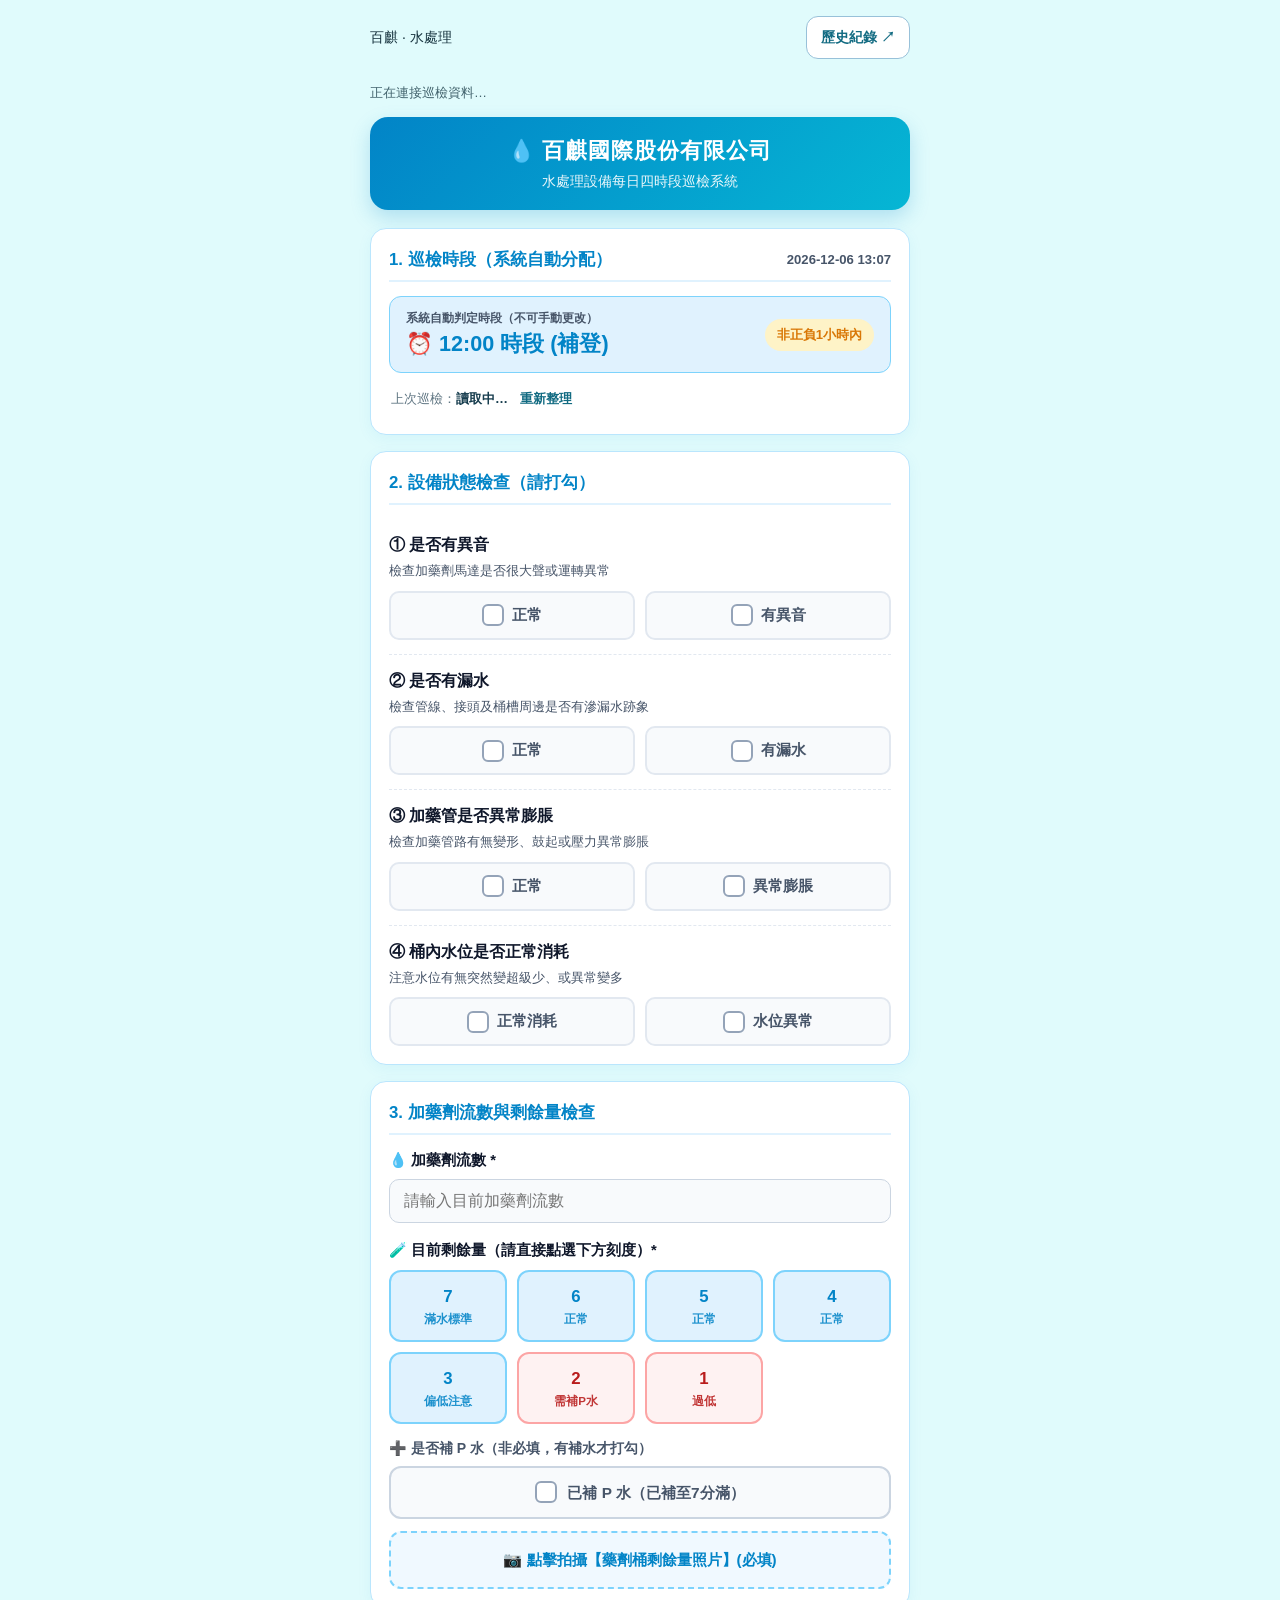
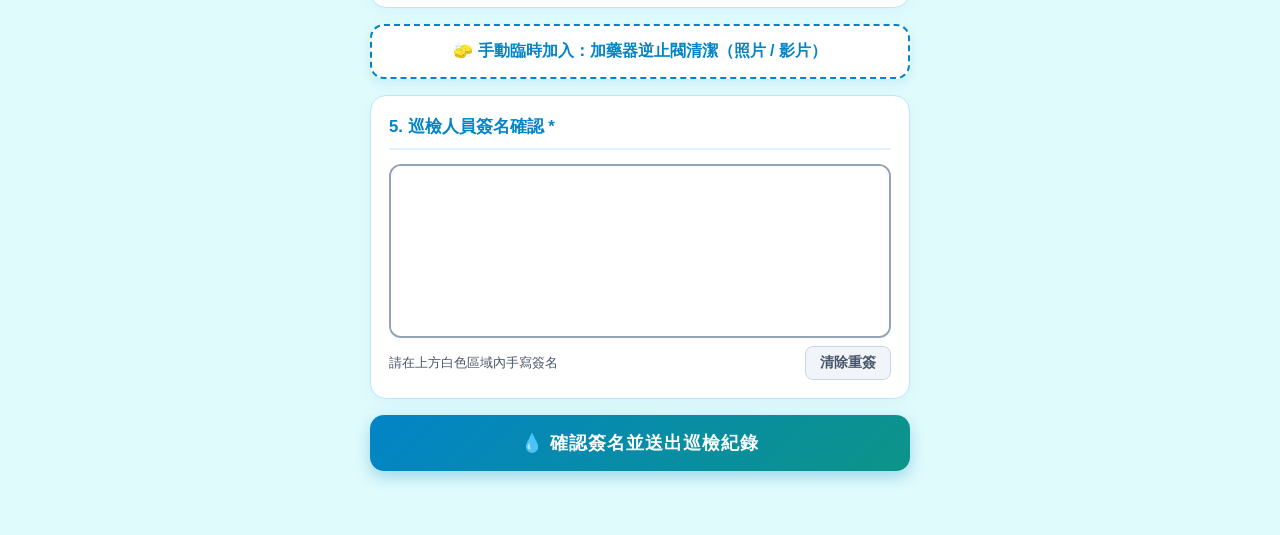
==== commit e4365fc5: "Refine inspection history rules and compact cards" ====
--- a/index.html
+++ b/index.html
@@ -657,14 +657,13 @@
       border: 1px solid #FCA5A5;
     }
   </style>
-<link rel="stylesheet" href="app.css">
-<script src="config.js"></script><script src="transport.js"></script><script src="history-core.js"></script><script src="inspection.js" defer></script>
+<link rel="stylesheet" href="app.css?v=20261120-rules2">
+<script src="config.js"></script><script src="transport.js?v=20261120-4"></script><script src="history-core.js?v=20261120-rules2"></script><script src="inspection.js?v=20261120-rules2" defer></script>
 </head>
 <body>
 
 <div class="container">
   <nav class="top-nav"><span>百麒 · 水處理</span><a href="history.html">歷史紀錄 ↗</a></nav>
-<section class="last-inspection" aria-live="polite"><span>上次巡檢時間</span><strong id="lastInspectionTime">讀取中…</strong><button type="button" onclick="refreshLastInspection()">重新整理</button></section>
 <div id="connectionStatus" class="connection-status" role="status">正在連接巡檢資料…</div><header>
     <h1>💧 百麒國際股份有限公司</h1>
     <p>水處理設備每日四時段巡檢系統</p>
@@ -685,6 +684,7 @@
         </div>
         <span id="shiftStatusPill" class="shift-status-pill">判定中</span>
       </div>
+      <p class="last-inspection-inline" aria-live="polite">上次巡檢：<strong id="lastInspectionTime">讀取中…</strong><button type="button" onclick="refreshLastInspection()" aria-label="重新整理上次巡檢時間">重新整理</button></p>
     </div>
 
     <!-- 2. 設備狀態打勾檢查 (4項) -->
--- a/app.css
+++ b/app.css
@@ -1,3 +1,53 @@
-*{box-sizing:border-box}body{background:#f3f6f8!important;color:#182e3d}a{color:#126b82}.top-nav{display:flex;align-items:center;justify-content:space-between;gap:12px;margin:0 0 16px;font-size:14px}.top-nav a{padding:10px 14px;background:white;border:1px solid #cbdce2;border-radius:12px;text-decoration:none;font-weight:700}.last-inspection{background:#fff;border:1px solid #cbdce2;border-left:4px solid #137d8a;border-radius:12px;padding:16px;margin-bottom:12px;display:grid;gap:5px}.last-inspection span{color:#617582;font-size:13px}.last-inspection strong{font-size:16px}.last-inspection button{justify-self:end;border:0;background:transparent;color:#126b82;padding:8px;cursor:pointer}.connection-status{font-size:13px;color:#42636d;padding:8px 0 14px;overflow-wrap:anywhere}.connection-error{color:#a33320}.history-shell{max-width:720px;margin:auto;padding:20px 16px 60px}.history-heading{margin:26px 0 22px}.history-heading h1{font-size:28px;margin:0 0 8px}.history-heading p{color:#607683;font-size:14px;margin:0}.summary-grid{display:grid;grid-template-columns:repeat(3,1fr);gap:10px;margin:20px 0}.summary-card{background:white;padding:16px 12px;border:1px solid #d6e1e6;border-radius:14px}.summary-card span{font-size:12px;color:#566e7b;display:block;line-height:1.5}.summary-card strong{font-size:30px;display:block;margin:8px 0;color:#173d4e}.summary-card small{font-size:11px;color:#728591}.summary-card.alert strong{color:#a43823}.history-filters{display:flex;gap:10px;flex-wrap:wrap;align-items:end;margin:20px 0}.history-filters label{font-size:12px;color:#536d78;display:grid;gap:7px}.history-filters input,.history-filters select,.history-filters button,.load-more{font:inherit;padding:11px;border:1px solid #cad9df;background:white;border-radius:9px;min-height:44px;max-width:100%}.day-card{border:1px solid #d2dfe4;border-radius:16px;background:white;padding:16px;margin-bottom:18px}.day-card h2{text-align:right;font-size:18px;margin:0 2px 14px}.slot{border:1px solid #d2dfe4;border-radius:10px;margin-top:9px;overflow:hidden}.slot summary{list-style:none;cursor:pointer;display:flex;justify-content:space-between;align-items:center;gap:12px;padding:15px;min-height:65px}.slot summary::-webkit-details-marker{display:none}.slot-name{font-size:20px;font-weight:650}.slot-sub{display:block;font-size:12px;color:#6b7e87;margin-top:4px;font-weight:400}.slot-check{width:25px;height:25px;border:2px solid #93acb7;border-radius:5px;display:grid;place-items:center;color:#137d8a;font-size:22px;font-weight:800;flex-shrink:0}.slot.complete{border-color:#8ec3c7}.slot.complete .slot-check{border-color:#16828b;background:#f1faf9}.valve-note{font-size:12px;color:#b42318;display:block;margin-top:7px}.slot.overdue .slot-sub{color:#a43b25}.slot-body{padding:0 15px 16px;border-top:1px solid #e7eef1}.inspection-detail{padding:16px 0;border-bottom:1px solid #e3ebee}.inspection-detail:last-child{border-bottom:0}.inspection-detail h3{font-size:14px;margin:0 0 14px;color:#58717d}.record-fields{display:grid;grid-template-columns:1fr 1fr;gap:12px;margin:0}.record-fields div{padding:9px;background:#f6f8fa;border-radius:8px;min-width:0}.record-fields dt{font-size:12px;color:#657e89}.record-fields dd{font-size:14px;margin:5px 0 0;overflow-wrap:anywhere}.record-fields .bad{color:#ac3020;background:#fff5ee}.record-note{white-space:pre-wrap;overflow-wrap:anywhere;font-size:14px}.media-grid{display:grid;grid-template-columns:repeat(2,minmax(0,1fr));gap:10px;margin-top:16px}.media-button{position:relative;display:block;border:1px solid #d4e0e5;background:#f0f4f6;border-radius:10px;padding:0;overflow:hidden;text-align:left;cursor:pointer;color:#315361}.media-button img{display:block;width:100%;height:140px;object-fit:cover}.media-button span{display:block;padding:9px;font-size:12px}.media-button .play-badge{position:absolute;top:40px;left:calc(50% - 22px);background:#183643df;color:white;border-radius:50%;font-size:22px;padding:8px 14px}.empty-state{background:white;border:1px dashed #c4d5dd;padding:30px 18px;text-align:center;border-radius:14px;color:#58717d;line-height:1.8}.load-more{display:block;margin:18px auto;cursor:pointer}.media-dialog{border:0;border-radius:14px;background:#14232c;color:white;padding:14px;width:min(94vw,1000px);max-height:94dvh}.media-dialog::backdrop{background:#0c1822df}.media-dialog img{display:block;max-width:100%;max-height:75dvh;margin:auto;object-fit:contain}.media-dialog iframe{display:block;width:100%;height:70dvh;border:0;background:black}.dialog-actions{display:flex;justify-content:space-between;align-items:center;gap:12px;margin-bottom:12px}.dialog-actions button{padding:10px 16px;background:#fff;border:0;border-radius:8px;cursor:pointer}.dialog-actions a{color:white}.history-message{font-size:13px;color:#687e89;line-height:1.6}button,a,summary{touch-action:manipulation}button:focus-visible,a:focus-visible,summary:focus-visible{outline:3px solid #1990b2;outline-offset:3px}@media(max-width:400px){.summary-card{padding:12px 8px}.summary-card span{font-size:11px}.record-fields{grid-template-columns:1fr}.history-filters{gap:8px}.history-filters label{flex:1;min-width:125px}.media-button img{height:110px}}
+*{box-sizing:border-box}body{background:#e0fbfc!important;color:#17333f}a{color:#126b82}.top-nav{display:flex;align-items:center;justify-content:space-between;gap:12px;margin:0 0 16px;font-size:14px}.top-nav a{padding:10px 14px;background:white;border:1px solid #cbdce2;border-radius:12px;text-decoration:none;font-weight:700}.last-inspection{background:#fff;border:1px solid #cbdce2;border-left:4px solid #137d8a;border-radius:12px;padding:16px;margin-bottom:12px;display:grid;gap:5px}.last-inspection span{color:#617582;font-size:13px}.last-inspection strong{font-size:16px}.last-inspection button{justify-self:end;border:0;background:transparent;color:#126b82;padding:8px;cursor:pointer}.connection-status{font-size:13px;color:#42636d;padding:8px 0 14px;overflow-wrap:anywhere}.connection-error{color:#a33320}.history-shell{max-width:720px;margin:auto;padding:20px 16px 60px}.history-heading{margin:26px 0 22px}.history-heading h1{font-size:28px;margin:0 0 8px}.history-heading p{color:#607683;font-size:14px;margin:0}.summary-grid{display:grid;grid-template-columns:repeat(3,1fr);gap:10px;margin:20px 0}.summary-card{background:white;padding:16px 12px;border:1px solid #d6e1e6;border-radius:14px}.summary-card span{font-size:12px;color:#566e7b;display:block;line-height:1.5}.summary-card strong{font-size:30px;display:block;margin:8px 0;color:#173d4e}.summary-card small{font-size:11px;color:#728591}.summary-card.alert strong{color:#a43823}.history-filters{display:flex;gap:10px;flex-wrap:wrap;align-items:end;margin:20px 0}.history-filters label{font-size:12px;color:#536d78;display:grid;gap:7px}.history-filters input,.history-filters select,.history-filters button,.load-more{font:inherit;padding:11px;border:1px solid #cad9df;background:white;border-radius:9px;min-height:44px;max-width:100%}.day-card{border:1px solid #d2dfe4;border-radius:16px;background:white;padding:16px;margin-bottom:18px}.day-card h2{text-align:right;font-size:18px;margin:0 2px 14px}.slot{border:1px solid #d2dfe4;border-radius:10px;margin-top:9px;overflow:hidden}.slot summary{list-style:none;cursor:pointer;display:flex;justify-content:space-between;align-items:center;gap:12px;padding:15px;min-height:65px}.slot summary::-webkit-details-marker{display:none}.slot-name{font-size:20px;font-weight:650}.slot-sub{display:block;font-size:12px;color:#6b7e87;margin-top:4px;font-weight:400}.slot-check{width:25px;height:25px;border:2px solid #93acb7;border-radius:5px;display:grid;place-items:center;color:#137d8a;font-size:22px;font-weight:800;flex-shrink:0}.slot.complete{border-color:#8ec3c7}.slot.complete .slot-check{border-color:#16828b;background:#f1faf9}.valve-note{font-size:12px;color:#b42318;display:block;margin-top:7px}.slot.overdue .slot-sub{color:#a43b25}.slot-body{padding:0 15px 16px;border-top:1px solid #e7eef1}.inspection-detail{padding:16px 0;border-bottom:1px solid #e3ebee}.inspection-detail:last-child{border-bottom:0}.inspection-detail h3{font-size:14px;margin:0 0 14px;color:#58717d}.record-fields{display:grid;grid-template-columns:1fr 1fr;gap:12px;margin:0}.record-fields div{padding:9px;background:#f6f8fa;border-radius:8px;min-width:0}.record-fields dt{font-size:12px;color:#657e89}.record-fields dd{font-size:14px;margin:5px 0 0;overflow-wrap:anywhere}.record-fields .bad{color:#ac3020;background:#fff5ee}.record-note{white-space:pre-wrap;overflow-wrap:anywhere;font-size:14px}.media-grid{display:grid;grid-template-columns:repeat(2,minmax(0,1fr));gap:10px;margin-top:16px}.media-button{position:relative;display:block;border:1px solid #d4e0e5;background:#f0f4f6;border-radius:10px;padding:0;overflow:hidden;text-align:left;cursor:pointer;color:#315361}.media-button img{display:block;width:100%;height:140px;object-fit:cover}.media-button span{display:block;padding:9px;font-size:12px}.media-button .play-badge{position:absolute;top:40px;left:calc(50% - 22px);background:#183643df;color:white;border-radius:50%;font-size:22px;padding:8px 14px}.empty-state{background:white;border:1px dashed #c4d5dd;padding:30px 18px;text-align:center;border-radius:14px;color:#58717d;line-height:1.8}.load-more{display:block;margin:18px auto;cursor:pointer}.media-dialog{border:0;border-radius:14px;background:#14232c;color:white;padding:14px;width:min(94vw,1000px);max-height:94dvh}.media-dialog::backdrop{background:#0c1822df}.media-dialog img{display:block;max-width:100%;max-height:75dvh;margin:auto;object-fit:contain}.media-dialog iframe{display:block;width:100%;height:70dvh;border:0;background:black}.dialog-actions{display:flex;justify-content:space-between;align-items:center;gap:12px;margin-bottom:12px}.dialog-actions button{padding:10px 16px;background:#fff;border:0;border-radius:8px;cursor:pointer}.dialog-actions a{color:white}.history-message{font-size:13px;color:#687e89;line-height:1.6}button,a,summary{touch-action:manipulation}button:focus-visible,a:focus-visible,summary:focus-visible{outline:3px solid #1990b2;outline-offset:3px}@media(max-width:400px){.summary-card{padding:12px 8px}.summary-card span{font-size:11px}.record-fields{grid-template-columns:1fr}.history-filters{gap:8px}.history-filters label{flex:1;min-width:125px}.media-button img{height:110px}}
 
 [hidden]{display:none!important}
+
+
+/* 橫向每日歷史卡片 — 最新在左，越舊越往右 */
+.history-shell{max-width:1180px}
+.history-heading h1{color:#173d4e}
+.top-nav a{border-color:#98c1d9;background:#fff}
+.summary-card{border-color:#b8d9d7;box-shadow:0 6px 18px rgba(44,91,110,.07)}
+.summary-card:nth-child(1){border-top:4px solid #ff6392}
+.summary-card:nth-child(2){border-top:4px solid #98c1d9}
+.summary-card:nth-child(3){border-top:4px solid #cdeac0}
+.summary-card.alert strong{color:#df426f}
+.history-filters{padding:14px;background:rgba(255,255,255,.72);border:1px solid #cdeac0;border-radius:16px}
+.history-filters input,.history-filters select,.history-filters button,.load-more{border-color:#98c1d9}
+#recordsContainer{display:flex;gap:16px;align-items:flex-start;overflow-x:auto;overflow-y:visible;padding:4px 4px 22px;scroll-snap-type:x mandatory;scroll-padding-inline:4px;overscroll-behavior-inline:contain;-webkit-overflow-scrolling:touch;scrollbar-color:#98c1d9 rgba(255,255,255,.65);scrollbar-width:thin}
+#recordsContainer::-webkit-scrollbar{height:8px}
+#recordsContainer::-webkit-scrollbar-track{background:rgba(255,255,255,.65);border-radius:999px}
+#recordsContainer::-webkit-scrollbar-thumb{background:#98c1d9;border-radius:999px}
+.day-card{flex:0 0 clamp(310px,34vw,370px);width:clamp(310px,34vw,370px);margin:0;scroll-snap-align:start;border-color:#98c1d9;border-top:5px solid #98c1d9;box-shadow:0 10px 28px rgba(45,87,105,.1)}
+.day-card:nth-child(3n+2){border-top-color:#cdeac0}
+.day-card:nth-child(3n){border-top-color:#ffb3c6}
+.day-card h2{text-align:left;display:flex;align-items:center;justify-content:space-between;color:#173d4e}
+.day-card h2::after{content:"每日紀錄";font-size:11px;font-weight:700;letter-spacing:.08em;color:#577481;background:#e0fbfc;border-radius:999px;padding:6px 9px}
+.slot{border-color:#c8dde5;background:#fff}
+.slot.complete{border-color:#78b6c8;background:linear-gradient(90deg,rgba(224,251,252,.75),#fff 46%)}
+.slot.complete .slot-check{border-color:#5e9fb6;background:#e0fbfc;color:#2f7e96}
+.valve-note,.slot.overdue .slot-sub{color:#dc3f6c}
+.empty-state{min-width:100%;border-color:#98c1d9}
+.load-more{margin:18px 0 18px auto;background:#98c1d9;color:#17333f;border-color:#98c1d9;font-weight:700}
+@media(max-width:600px){
+  .history-shell{padding-inline:14px}
+  #recordsContainer{margin-inline:-14px;padding-left:14px;padding-right:30px;scroll-padding-inline:14px}
+  .day-card{flex-basis:calc(100vw - 48px);width:calc(100vw - 48px);min-width:280px}
+}
+
+
+/* 2026-11-20 巡檢規則與緊湊卡片 */
+.last-inspection-inline{margin:10px 2px 0;color:#607683;font-size:13px;line-height:1.6}
+.last-inspection-inline strong{color:#173d4e;font-weight:750}
+.last-inspection-inline button{border:0;background:transparent;color:#126b82;font:inherit;font-weight:700;padding:6px 8px;margin-left:4px;cursor:pointer}
+.summary-grid{grid-template-columns:repeat(4,1fr)}
+.summary-card:nth-child(4){border-top:4px solid #98c1d9}
+.day-card{flex-basis:clamp(250px,27.2vw,296px);width:clamp(250px,27.2vw,296px)}
+.slot.overdue{background:#fff3f6;border-color:#ffd7e2}
+.slot.overdue summary{background:#fff3f6}
+.slot.covered{background:#f7fbf5;border-color:#cdeac0}
+.slot.covered .slot-sub{color:#5d7760}
+@media(max-width:700px){.summary-grid{grid-template-columns:repeat(2,1fr)}}
+@media(max-width:600px){
+  .day-card{flex-basis:min(80vw,296px);width:min(80vw,296px);min-width:250px}
+}
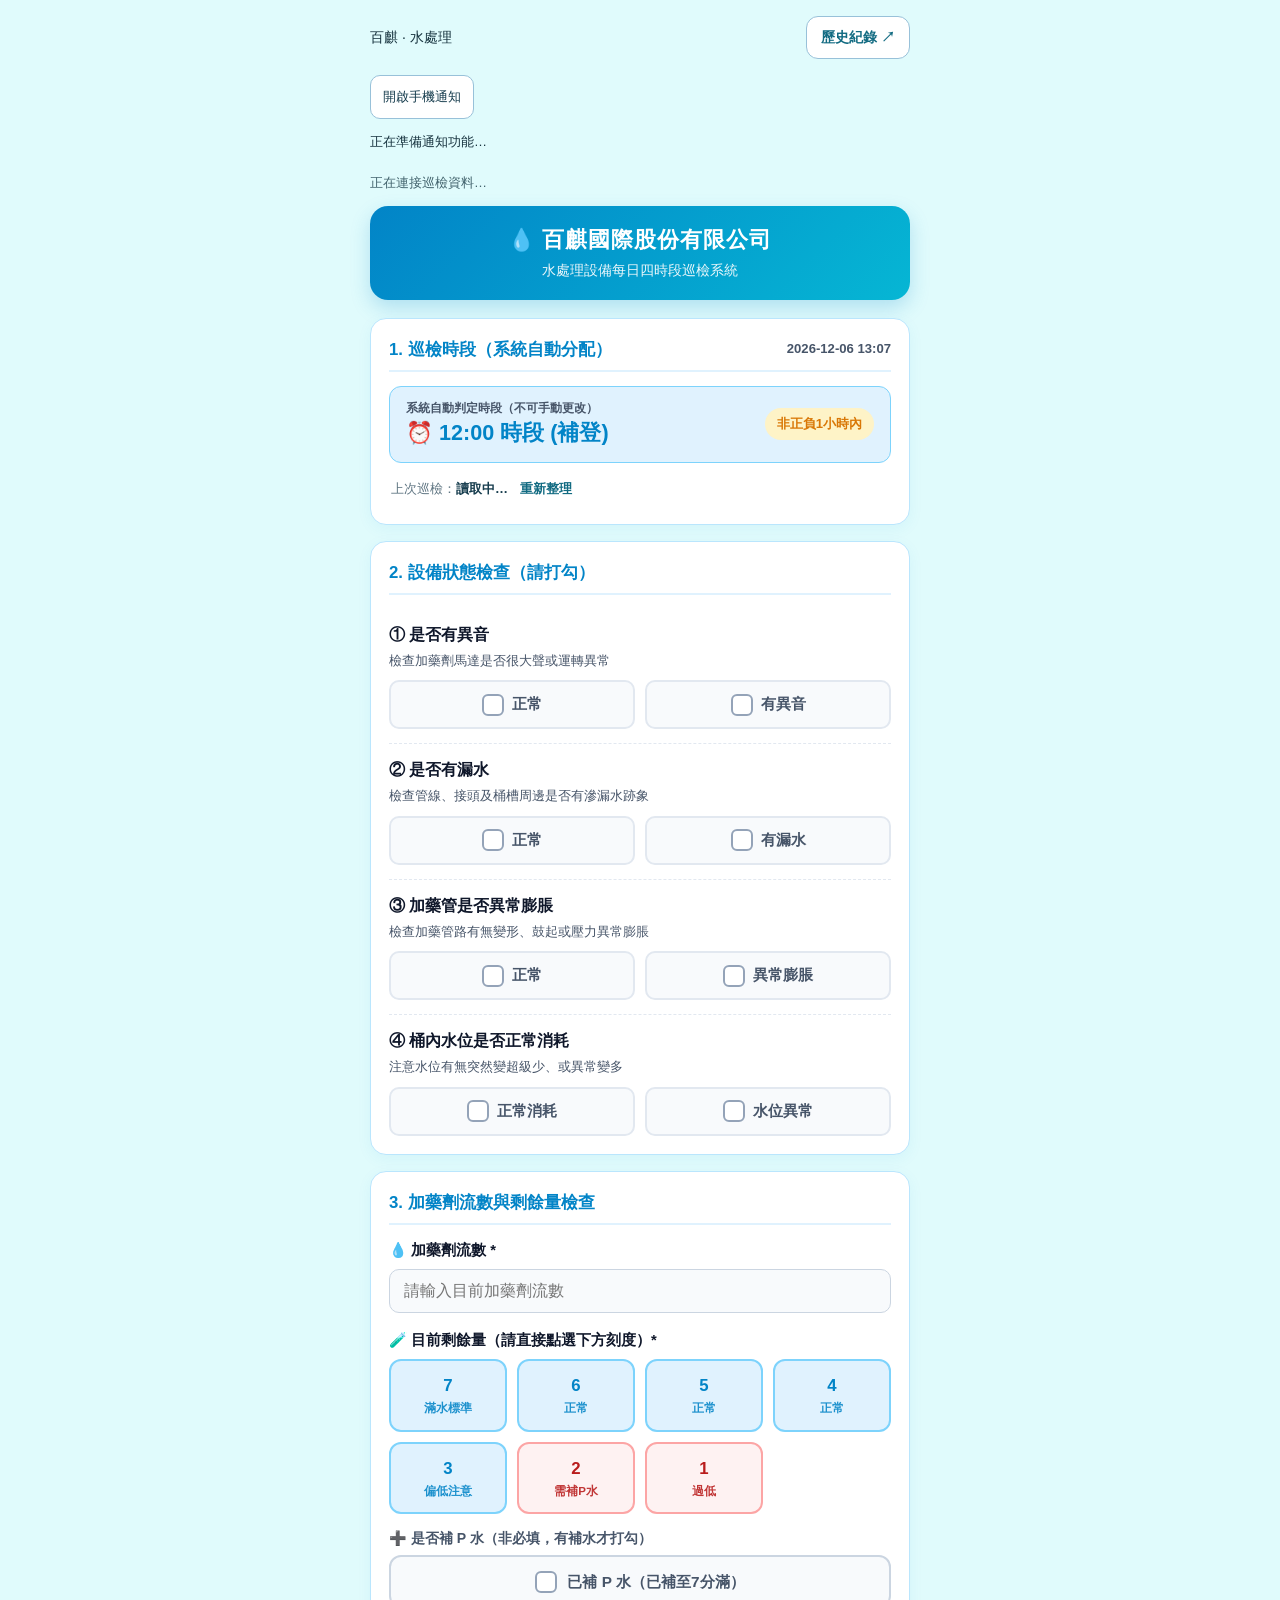
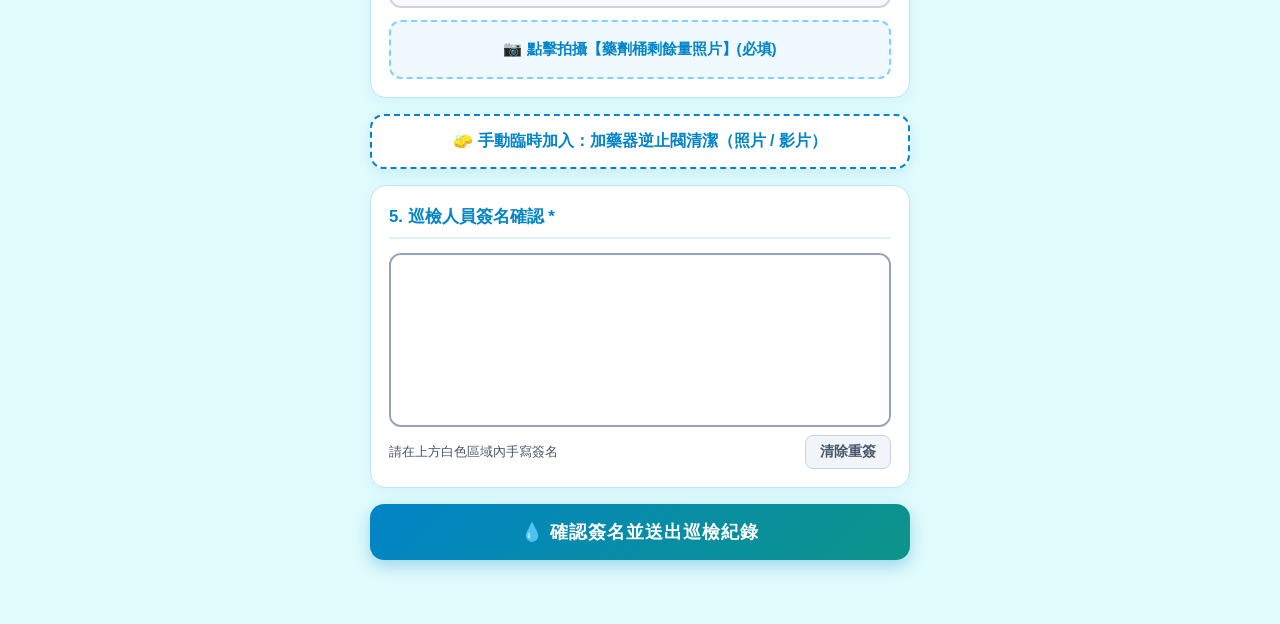
==== commit baa8694c: "Connect OneSignal web subscriptions and home screen mode" ====
--- a/index.html
+++ b/index.html
@@ -659,11 +659,17 @@
   </style>
 <link rel="stylesheet" href="app.css?v=20261120-rules2">
 <script src="config.js"></script><script src="transport.js?v=20261120-4"></script><script src="history-core.js?v=20261120-rules2"></script><script src="inspection.js?v=20261120-rules2" defer></script>
+<link rel="manifest" href="manifest.webmanifest">
+<meta name="apple-mobile-web-app-capable" content="yes">
+<meta name="apple-mobile-web-app-title" content="水處理巡檢">
+<script src="push.js?v=1" defer></script>
+<script src="https://cdn.onesignal.com/sdks/web/v16/OneSignalSDK.page.js" defer></script>
 </head>
 <body>
 
 <div class="container">
   <nav class="top-nav"><span>百麒 · 水處理</span><a href="history.html">歷史紀錄 ↗</a></nav>
+<div style="margin:12px 0;font-size:13px"><button id="enablePush" type="button" style="padding:12px;border:1px solid #98c1d9;border-radius:10px;background:white;color:#173d4e" disabled>開啟手機通知</button><p id="pushStatus" role="status">正在準備通知功能…</p></div>
 <div id="connectionStatus" class="connection-status" role="status">正在連接巡檢資料…</div><header>
     <h1>💧 百麒國際股份有限公司</h1>
     <p>水處理設備每日四時段巡檢系統</p>
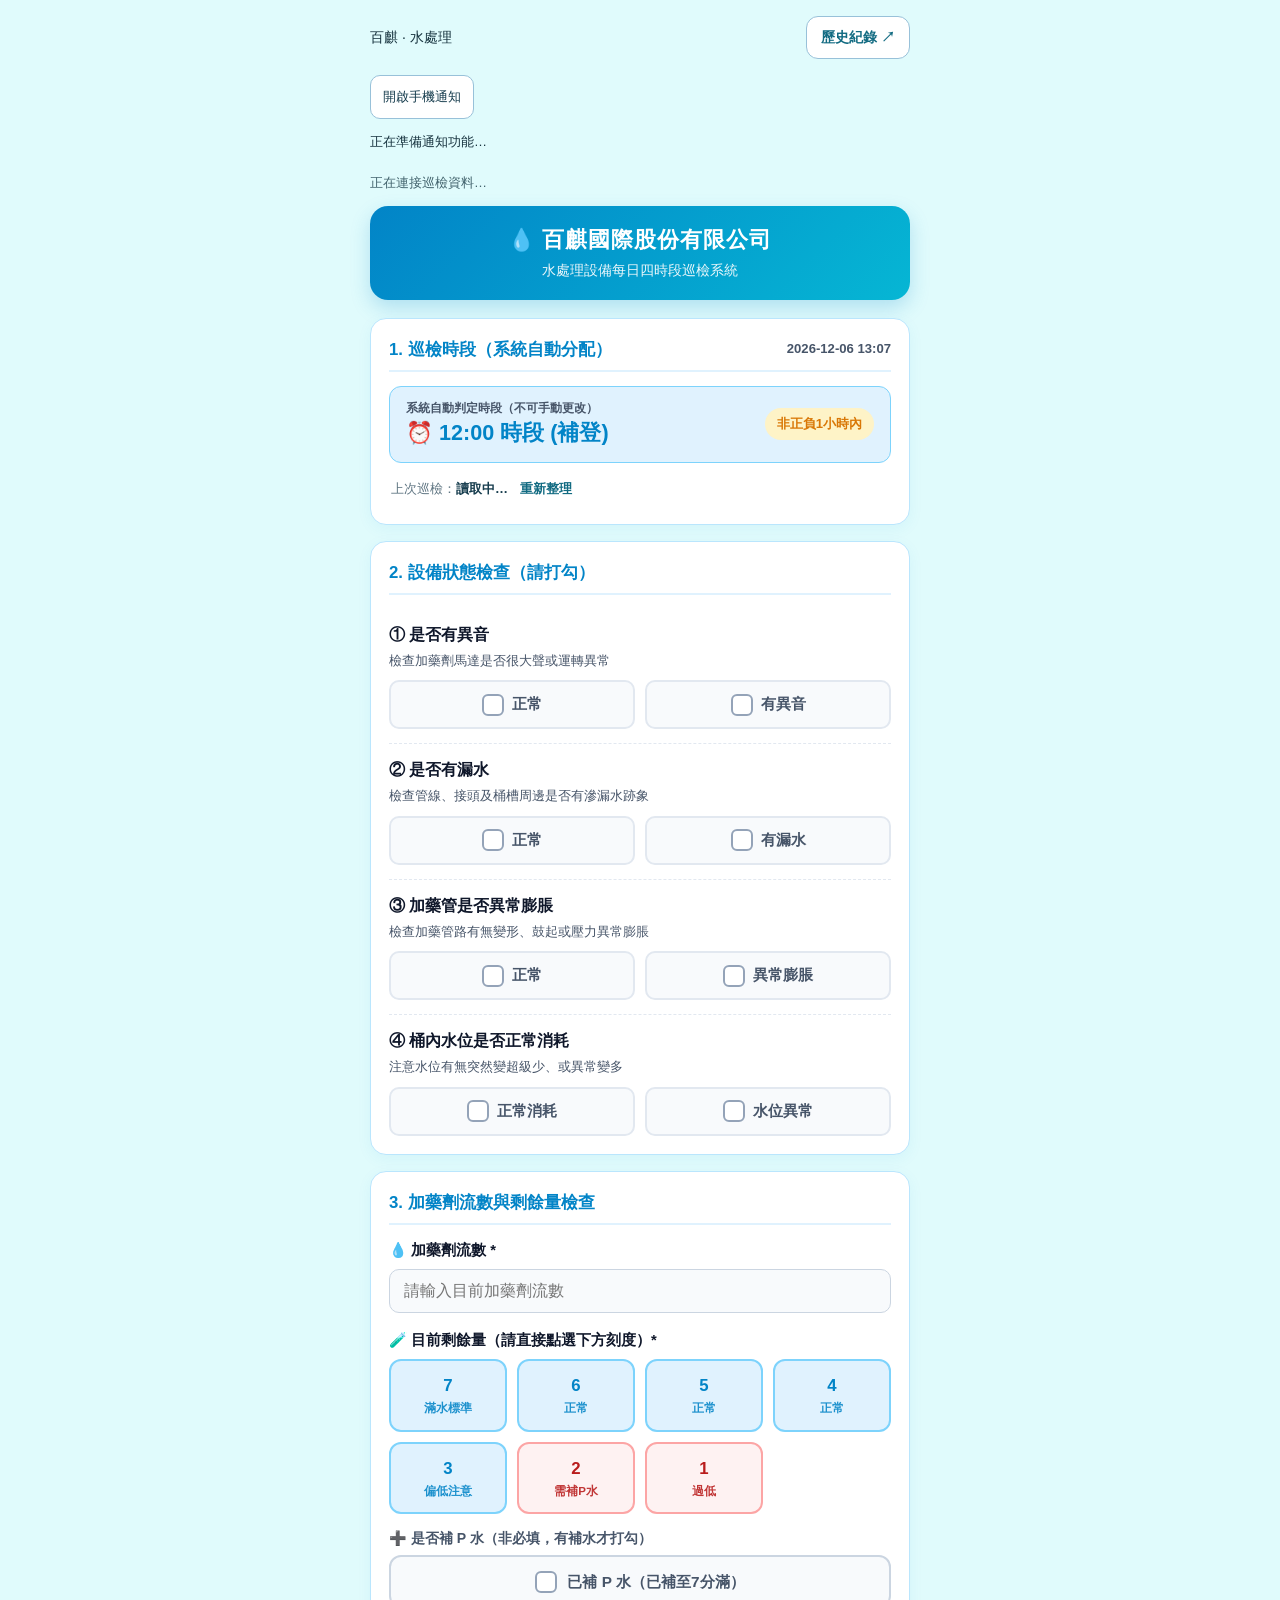
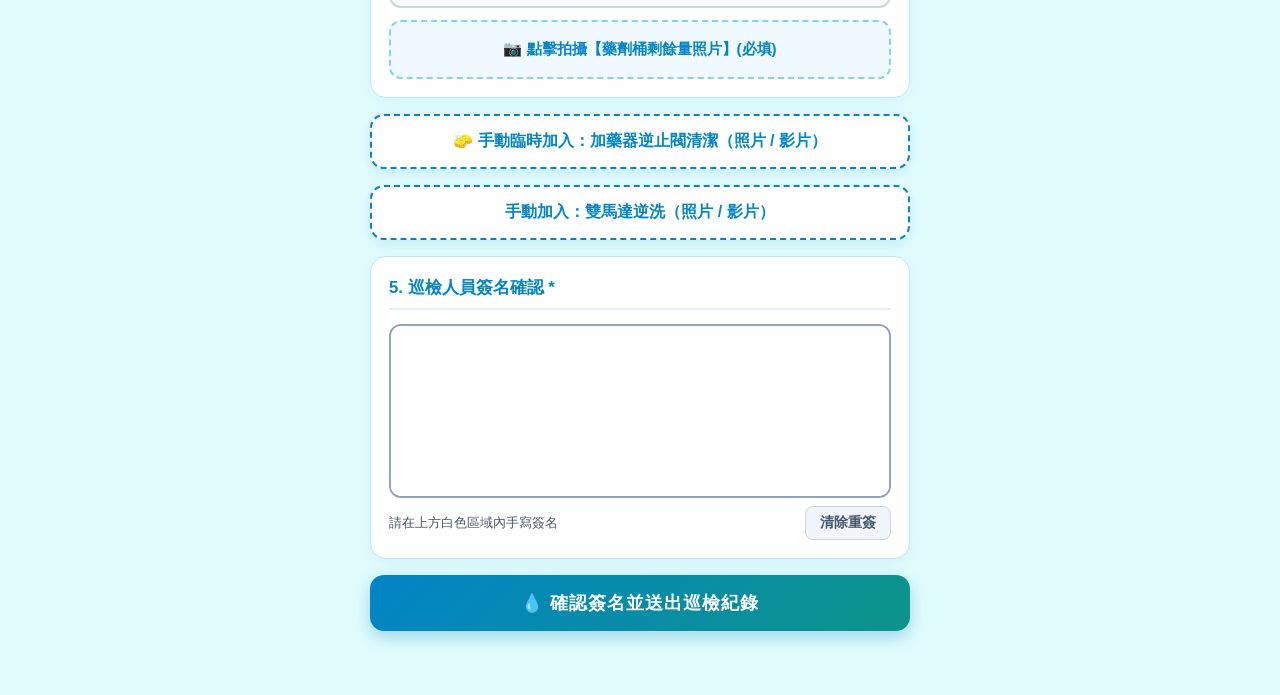
==== commit f09696e2: "Add dual motor backwash media and closing schedule" ====
--- a/index.html
+++ b/index.html
@@ -924,6 +924,9 @@
       </div>
     </div>
 
+<div class="manual-valve-btn-wrap" id="manualMotorWrap"><button type="button" class="manual-valve-btn" onclick="openMotor()">手動加入：雙馬達逆洗（照片 / 影片）</button></div>
+<div class="card" id="motorCard" style="display:none"><div class="section-title">雙馬達逆洗 <button type="button" id="cancelMotor" class="cancel-manual-valve-btn" onclick="closeMotor()">取消關閉</button></div><p id="motorNotice">每兩天一次，僅收尾強制；至少上傳一個照片或影片。</p>
+<div class="valve-slot-card missing-slot" id="slotCard_motor"><span id="countBadge_motor">尚未上傳 (0)</span><label class="photo-upload-box"><input type="file" accept="image/*,video/*" multiple onchange="handleMultiMediaSelect(event,'motor')"><span class="upload-btn-text">上傳雙馬達逆洗照片／影片</span></label><div class="multi-media-grid" id="grid_motor"></div></div></div>
     <!-- 5. 巡檢人員手寫簽名 -->
     <div class="card">
       <div class="section-title">5. 巡檢人員簽名確認 *</div>
@@ -948,6 +951,7 @@
   };
 
   const valveMediaStore = {
+    motor: [],
     v1Before: [],
     v1After: [],
     v2Before: [],
@@ -969,6 +973,22 @@
     setInterval(updateTimeAndAutoShift, 5000);
     setupExitLockGuard();
   };
+
+
+  let motorManual=false,motorActive=false;
+  function motorDue(){
+    const days=Math.round((Date.parse(WaterHistory.clock().date+'T00:00:00+08:00')-Date.parse('2026-11-16T00:00:00+08:00'))/86400000);
+    return days>=0&&days%2===0&&assignedShift==='收尾';
+  }
+  function evaluateMotor(){
+    motorActive=motorManual||motorDue();
+    document.getElementById('motorCard').style.display=motorActive?'block':'none';
+    document.getElementById('manualMotorWrap').style.display=motorActive?'none':'block';
+    document.getElementById('cancelMotor').style.display=motorDue()?'none':'inline-block';
+    document.getElementById('motorNotice').textContent=motorDue()?'本日收尾需完成雙馬達逆洗，至少上傳一個照片或影片。':'手動雙馬達逆洗：至少上傳一個照片或影片。';
+  }
+  function openMotor(){motorManual=true;evaluateMotor();document.getElementById('motorCard').scrollIntoView({behavior:'smooth'});}
+  function closeMotor(){if(motorDue())return;motorManual=false;valveMediaStore.motor=[];renderValveMediaGrid('motor');evaluateMotor();}
 
   function setupExitLockGuard() {
     window.addEventListener("beforeunload", function (e) {
@@ -1042,6 +1062,7 @@
     }
 
     evaluateValveScheduleByStartDate();
+    evaluateMotor();
   }
 
   function evaluateValveScheduleByStartDate() {
@@ -1489,6 +1510,10 @@
       return;
     }
 
+    if(motorActive&&!valveMediaStore.motor.length){
+      statusMsg.className="status-msg error";statusMsg.textContent="請上傳雙馬達逆洗照片或影片後再送出。";
+      document.getElementById('motorCard').scrollIntoView({behavior:'smooth'});return;
+    }
     if (!hasSignature) {
       statusMsg.className = "status-msg error";
       statusMsg.textContent = "⚠️ 送出前請先在下方簽名欄完成手寫簽名！";
@@ -1530,6 +1555,13 @@
         }
       }
 
+      const motorUrls=[];
+      if(motorActive){
+        for(let i=0;i<valveMediaStore.motor.length;i++){
+          submitBtn.textContent='正在上傳雙馬達逆洗檔案 '+(i+1)+' / '+valveMediaStore.motor.length;
+          motorUrls.push(await uploadSingleValveFile('雙馬達逆洗',i,valveMediaStore.motor[i],assignedShift));
+        }
+      }
       submitBtn.textContent = "💧 正在寫入巡檢紀錄與簽名...";
 
       const remainingVal = document.getElementById("remainingAmount").value.trim();
@@ -1546,7 +1578,7 @@
         leakCheck: leakVal,
         pipeCheck: pipeVal,
         waterLevelCheck: waterVal,
-        notes: document.getElementById("notes").value.trim(),
+        notes: document.getElementById("notes").value.trim()+(motorActive?'\n【雙馬達逆洗紀錄】\n'+motorUrls.join('\n')+'\n【雙馬達逆洗結束】':''),
         abnormalPhotoBase64: hasAbnormal ? photoStore.abnormal : "",
         remainingAmount: remainingVal,
         pWaterAlert: pWaterStatus,
@@ -1567,6 +1599,7 @@
             isSubmittingDone = true;
             refreshLastInspection();
             isManuallyOpenedValve = false;
+            motorManual=false;
             statusMsg.className = "status-msg success";
             statusMsg.textContent = `✅ 巡檢紀錄、照片/影片與簽名已成功上傳！（日期：${res.dateStr} ${res.timeStr}）`;
             document.getElementById("inspectionForm").reset();
